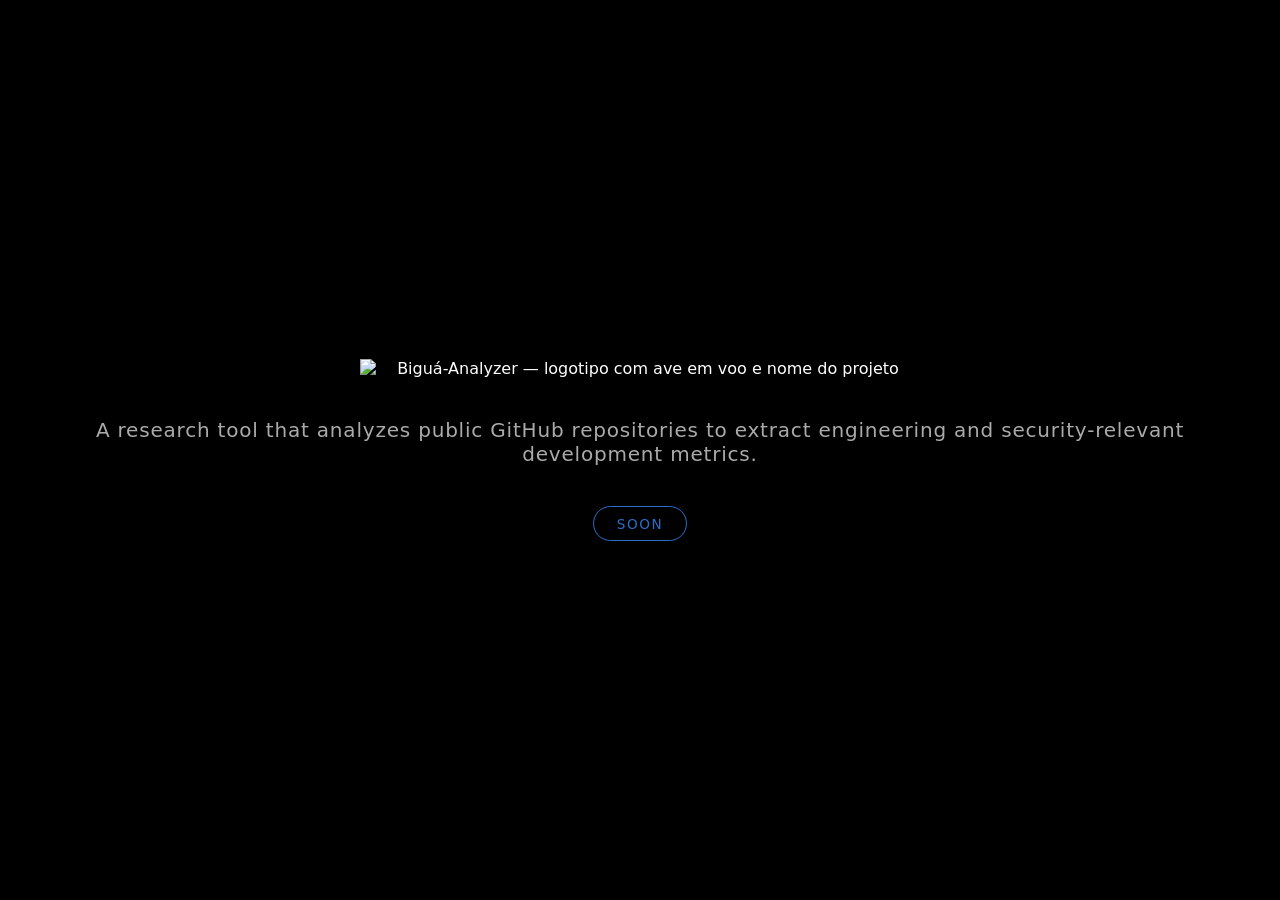
==== docs/index.html @ 74d86f9e "Update tagline and badge text in index.html Adjusting index text" ====
<!DOCTYPE html>
<html lang="pt-BR">
<head>
  <meta charset="UTF-8" />
  <meta name="viewport" content="width=device-width, initial-scale=1.0" />
  <meta http-equiv="X-UA-Compatible" content="IE=edge" />
  <meta http-equiv="Content-Security-Policy" content="default-src 'none'; style-src 'unsafe-inline'; img-src data: https://github.com https://github-production-user-asset-6210df.s3.amazonaws.com; base-uri 'self'; form-action 'none'; frame-ancestors 'none'" />
  <meta http-equiv="X-Content-Type-Options" content="nosniff" />
  <meta name="referrer" content="strict-origin-when-cross-origin" />
  <title>Biguá-Analyzer</title>
  <style>
    *, *::before, *::after {
      box-sizing: border-box;
      margin: 0;
      padding: 0;
    }

    html, body {
      height: 100%;
    }

    body {
      background-color: #000;
      color: #fff;
      font-family: 'Segoe UI', system-ui, -apple-system, sans-serif;
      display: flex;
      flex-direction: column;
      align-items: center;
      justify-content: center;
      min-height: 100vh;
      text-align: center;
      padding: 2rem;
    }

    .logo-img {
      max-width: min(560px, 85vw);
      width: 100%;
      height: auto;
      display: block;
      margin: 0 auto;
    }

    .tagline {
      margin-top: 2.5rem;
      font-size: clamp(1rem, 2.5vw, 1.25rem);
      color: #aaa;
      letter-spacing: 0.04em;
    }

    .badge {
      display: inline-block;
      margin-top: 2.5rem;
      padding: 0.55rem 1.4rem;
      border: 1px solid #2a6fc9;
      border-radius: 999px;
      color: #2a6fc9;
      font-size: 0.85rem;
      letter-spacing: 0.12em;
      text-transform: uppercase;
    }
  </style>
</head>
<body>
  <div class="logo-wrapper">
    <img
      class="logo-img"
      src="https://github.com/user-attachments/assets/81e676ff-7b8c-4c68-b47e-c4b7f60e75c6"
      alt="Biguá-Analyzer — logotipo com ave em voo e nome do projeto"
    />
    <p class="tagline">A research tool that analyzes public GitHub repositories to extract engineering and security-relevant development metrics.</p>
    <span class="badge">soon</span>
  </div>
</body>
</html>
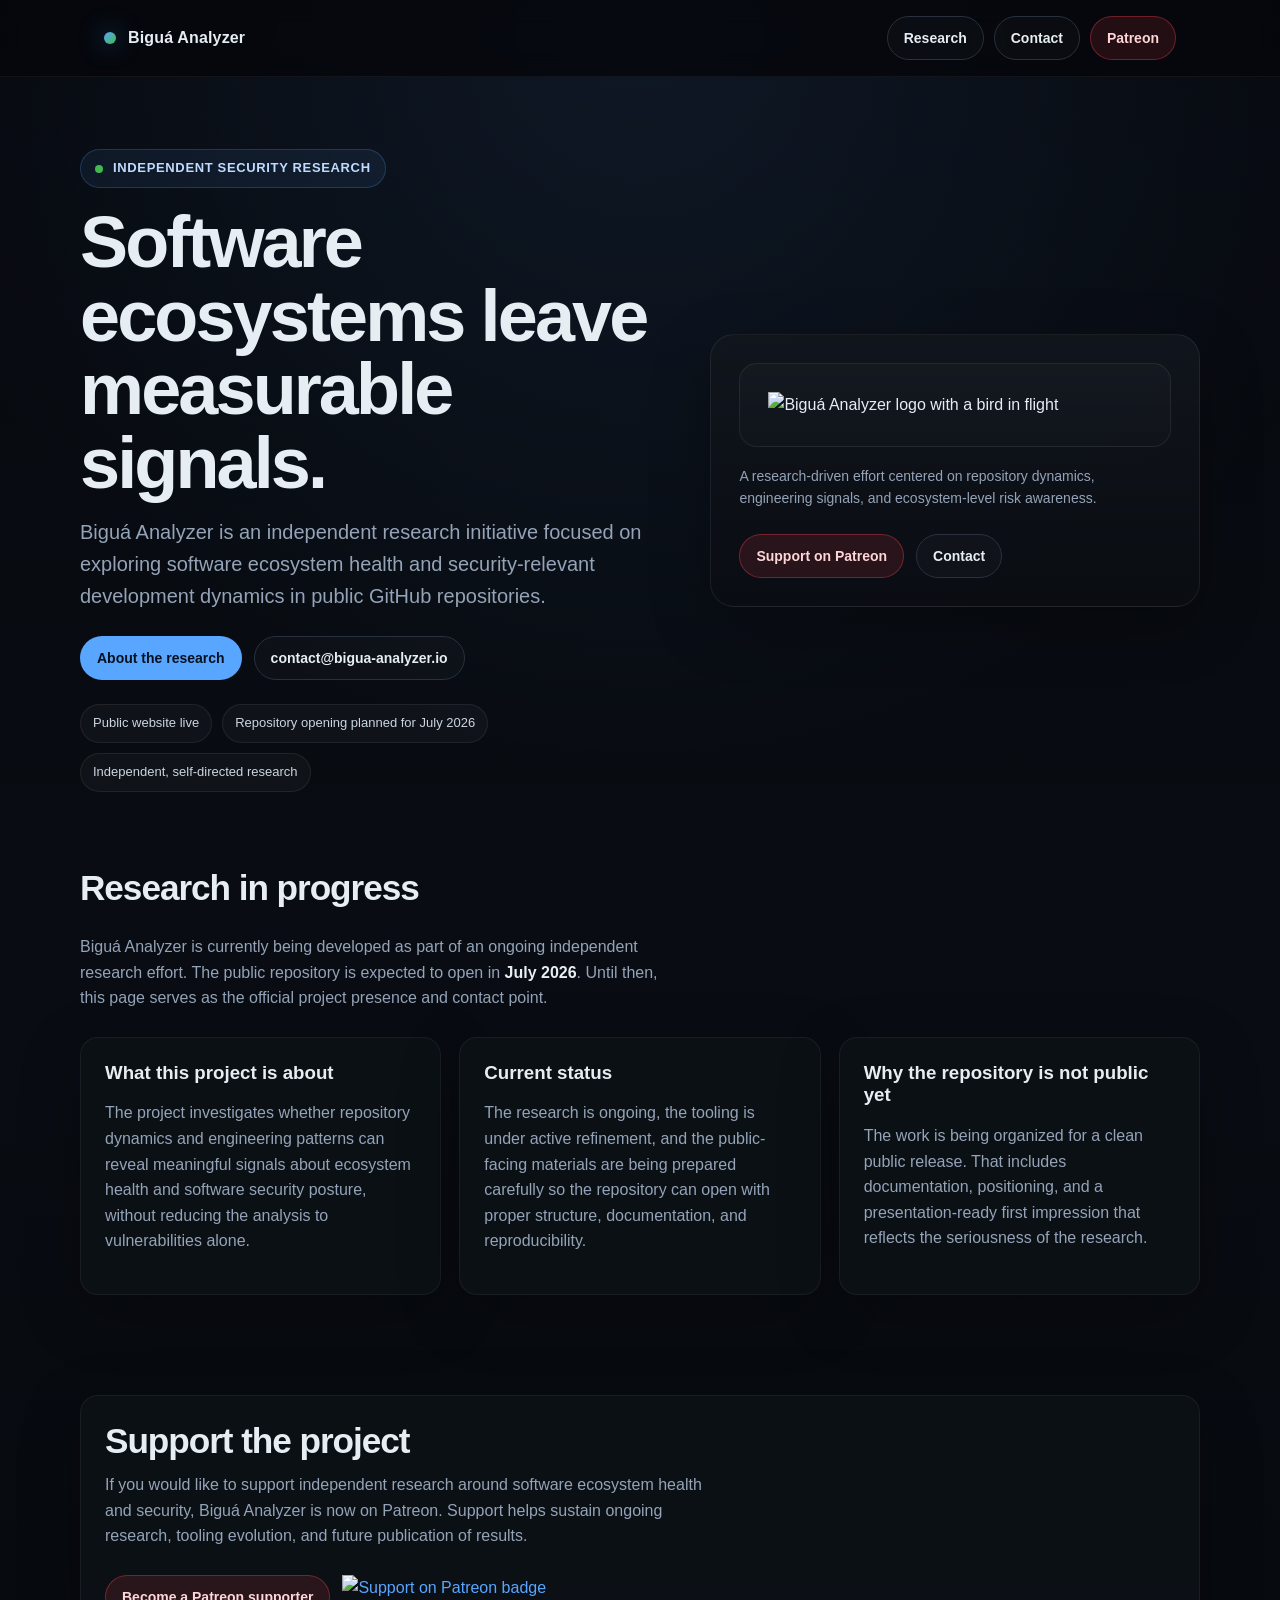
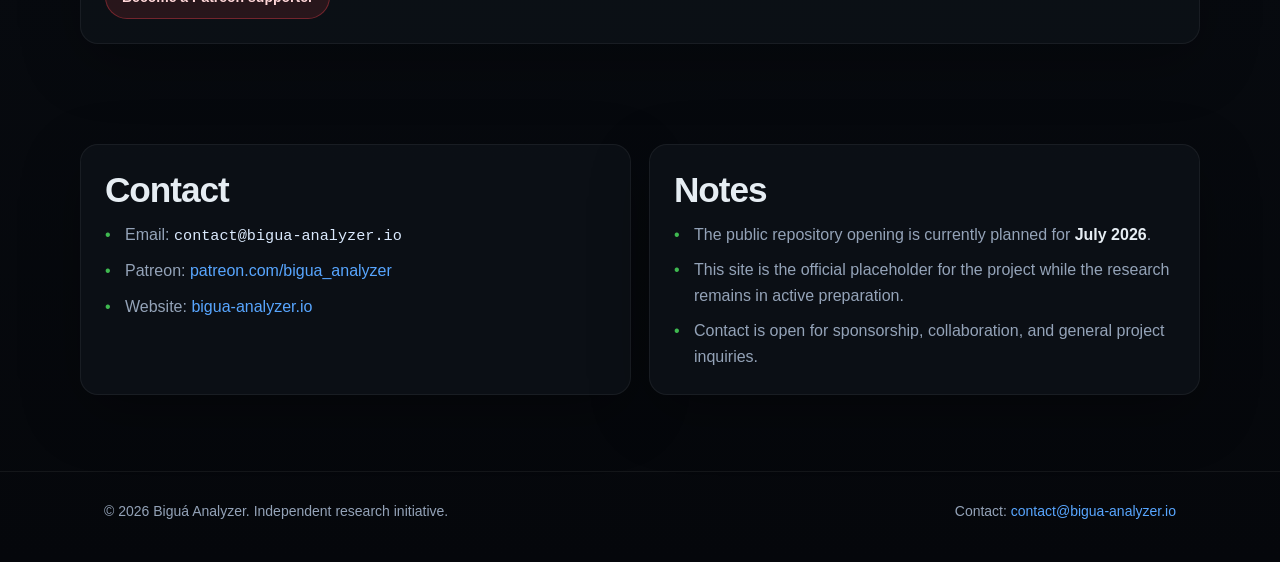
==== commit 57d98d81: "putting down more info" ====
--- a/docs/index.html
+++ b/docs/index.html
@@ -1,74 +1,162 @@
 <!DOCTYPE html>
-<html lang="pt-BR">
+<html lang="en">
 <head>
   <meta charset="UTF-8" />
   <meta name="viewport" content="width=device-width, initial-scale=1.0" />
   <meta http-equiv="X-UA-Compatible" content="IE=edge" />
-  <meta http-equiv="Content-Security-Policy" content="default-src 'none'; style-src 'unsafe-inline'; img-src data: https://github.com https://github-production-user-asset-6210df.s3.amazonaws.com; base-uri 'self'; form-action 'none'; frame-ancestors 'none'" />
-  <meta http-equiv="X-Content-Type-Options" content="nosniff" />
+  <meta name="description" content="Biguá Analyzer is an independent research initiative exploring software ecosystem health and security-relevant development signals in public GitHub repositories." />
   <meta name="referrer" content="strict-origin-when-cross-origin" />
-  <title>Biguá-Analyzer</title>
-  <style>
-    *, *::before, *::after {
-      box-sizing: border-box;
-      margin: 0;
-      padding: 0;
-    }
-
-    html, body {
-      height: 100%;
-    }
-
-    body {
-      background-color: #000;
-      color: #fff;
-      font-family: 'Segoe UI', system-ui, -apple-system, sans-serif;
-      display: flex;
-      flex-direction: column;
-      align-items: center;
-      justify-content: center;
-      min-height: 100vh;
-      text-align: center;
-      padding: 2rem;
-    }
-
-    .logo-img {
-      max-width: min(560px, 85vw);
-      width: 100%;
-      height: auto;
-      display: block;
-      margin: 0 auto;
-    }
-
-    .tagline {
-      margin-top: 2.5rem;
-      font-size: clamp(1rem, 2.5vw, 1.25rem);
-      color: #aaa;
-      letter-spacing: 0.04em;
-    }
-
-    .badge {
-      display: inline-block;
-      margin-top: 2.5rem;
-      padding: 0.55rem 1.4rem;
-      border: 1px solid #2a6fc9;
-      border-radius: 999px;
-      color: #2a6fc9;
-      font-size: 0.85rem;
-      letter-spacing: 0.12em;
-      text-transform: uppercase;
-    }
-  </style>
+  <title>Biguá Analyzer</title>
+  <link rel="stylesheet" href="style.css" />
 </head>
 <body>
-  <div class="logo-wrapper">
-    <img
-      class="logo-img"
-      src="https://github.com/user-attachments/assets/81e676ff-7b8c-4c68-b47e-c4b7f60e75c6"
-      alt="Biguá-Analyzer — logotipo com ave em voo e nome do projeto"
-    />
-    <p class="tagline">A research tool that analyzes public GitHub repositories to extract engineering and security-relevant development metrics.</p>
-    <span class="badge">soon</span>
-  </div>
+  <header>
+    <div class="header-inner">
+      <a class="brand" href="#top" aria-label="Biguá Analyzer home">
+        <span class="brand-mark" aria-hidden="true"></span>
+        <span>Biguá Analyzer</span>
+      </a>
+
+      <nav class="header-nav" aria-label="Primary navigation">
+        <a class="btn btn-outline" href="#research">Research</a>
+        <a class="btn btn-outline" href="#contact">Contact</a>
+        <a class="btn btn-patreon" href="https://patreon.com/bigua_analyzer" target="_blank" rel="noreferrer noopener">Patreon</a>
+      </nav>
+    </div>
+  </header>
+
+  <main id="top">
+    <section class="hero site-shell">
+      <div class="hero-grid">
+        <div class="hero-copy">
+          <div class="eyebrow">
+            <span class="eyebrow-dot" aria-hidden="true"></span>
+            Independent security research
+          </div>
+
+          <h1>Software ecosystems leave <span>measurable signals</span>.</h1>
+          <p class="lead">
+            Biguá Analyzer is an independent research initiative focused on exploring software ecosystem health and
+            security-relevant development dynamics in public GitHub repositories.
+          </p>
+
+          <div class="hero-actions">
+            <a class="btn btn-primary" href="#research">About the research</a>
+            <a class="btn btn-outline" href="mailto:contact@bigua-analyzer.io">contact@bigua-analyzer.io</a>
+          </div>
+
+          <div class="badge-row" aria-label="Project highlights">
+            <span class="badge-pill">Public website live</span>
+            <span class="badge-pill">Repository opening planned for July 2026</span>
+            <span class="badge-pill">Independent, self-directed research</span>
+          </div>
+        </div>
+
+        <aside class="hero-panel" aria-label="Project overview">
+          <div class="logo-frame">
+            <img
+              src="https://github.com/user-attachments/assets/81e676ff-7b8c-4c68-b47e-c4b7f60e75c6"
+              alt="Biguá Analyzer logo with a bird in flight"
+            />
+          </div>
+          <p class="logo-caption">
+            A research-driven effort centered on repository dynamics, engineering signals, and ecosystem-level risk awareness.
+          </p>
+          <div class="hero-links">
+            <a class="btn btn-patreon" href="https://patreon.com/bigua_analyzer" target="_blank" rel="noreferrer noopener">Support on Patreon</a>
+            <a class="btn btn-outline" href="#contact">Contact</a>
+          </div>
+        </aside>
+      </div>
+    </section>
+
+    <section class="section site-shell" id="research">
+      <h2 class="section-title">Research in progress</h2>
+      <p class="section-subtitle">
+        Biguá Analyzer is currently being developed as part of an ongoing independent research effort. The public
+        repository is expected to open in <span class="highlight">July 2026</span>. Until then, this page serves as the
+        official project presence and contact point.
+      </p>
+
+      <div class="grid-3">
+        <article class="card">
+          <h3>What this project is about</h3>
+          <p>
+            The project investigates whether repository dynamics and engineering patterns can reveal meaningful signals
+            about ecosystem health and software security posture, without reducing the analysis to vulnerabilities alone.
+          </p>
+        </article>
+
+        <article class="card">
+          <h3>Current status</h3>
+          <p>
+            The research is ongoing, the tooling is under active refinement, and the public-facing materials are being
+            prepared carefully so the repository can open with proper structure, documentation, and reproducibility.
+          </p>
+        </article>
+
+        <article class="card">
+          <h3>Why the repository is not public yet</h3>
+          <p>
+            The work is being organized for a clean public release. That includes documentation, positioning, and a
+            presentation-ready first impression that reflects the seriousness of the research.
+          </p>
+        </article>
+      </div>
+    </section>
+
+    <section class="section site-shell" id="support">
+      <div class="card">
+        <h2 class="section-title">Support the project</h2>
+        <p class="section-subtitle">
+          If you would like to support independent research around software ecosystem health and security, Biguá Analyzer
+          is now on Patreon. Support helps sustain ongoing research, tooling evolution, and future publication of results.
+        </p>
+        <div class="hero-actions">
+          <a class="btn btn-patreon" href="https://patreon.com/bigua_analyzer" target="_blank" rel="noreferrer noopener">Become a Patreon supporter</a>
+          <a href="https://img.shields.io/badge/Support-Patreon-ff424d?logo=patreon" target="_blank" rel="noreferrer noopener" aria-label="Patreon badge preview">
+            <img src="https://img.shields.io/badge/Support-Patreon-ff424d?logo=patreon" alt="Support on Patreon badge" />
+          </a>
+        </div>
+      </div>
+    </section>
+
+    <section class="section site-shell" id="contact">
+      <div class="contact-grid">
+        <div class="card">
+          <h2 class="section-title">Contact</h2>
+          <ul class="list-clean">
+            <li>
+              Email: <a class="contact-link" href="mailto:contact@bigua-analyzer.io"><span class="inline-code">contact@bigua-analyzer.io</span></a>
+            </li>
+            <li>
+              Patreon: <a class="contact-link" href="https://patreon.com/bigua_analyzer" target="_blank" rel="noreferrer noopener">patreon.com/bigua_analyzer</a>
+            </li>
+            <li>
+              Website: <a class="contact-link" href="https://bigua-analyzer.io" target="_blank" rel="noreferrer noopener">bigua-analyzer.io</a>
+            </li>
+          </ul>
+        </div>
+
+        <div class="card">
+          <h2 class="section-title">Notes</h2>
+          <ul class="list-clean">
+            <li>The public repository opening is currently planned for <span class="highlight">July 2026</span>.</li>
+            <li>This site is the official placeholder for the project while the research remains in active preparation.</li>
+            <li>Contact is open for sponsorship, collaboration, and general project inquiries.</li>
+          </ul>
+        </div>
+      </div>
+    </section>
+  </main>
+
+  <footer>
+    <div class="footer-inner">
+      <span>© 2026 Biguá Analyzer. Independent research initiative.</span>
+      <span>
+        Contact: <a href="mailto:contact@bigua-analyzer.io">contact@bigua-analyzer.io</a>
+      </span>
+    </div>
+  </footer>
 </body>
 </html>
--- a/docs/style.css
+++ b/docs/style.css
@@ -0,0 +1,389 @@
+:root {
+  --color-bg: #05070b;
+  --color-surface: #0d1117;
+  --color-surface-soft: #11161d;
+  --color-border: #28313d;
+  --color-text: #e6edf3;
+  --color-muted: #94a3b8;
+  --color-accent: #58a6ff;
+  --color-accent-2: #3fb950;
+  --color-patreon: #ff424d;
+  --shadow-soft: 0 18px 60px rgba(0, 0, 0, 0.28);
+  --radius-lg: 18px;
+  --radius-md: 12px;
+  --max-width: 1120px;
+  --font-sans: Inter, -apple-system, BlinkMacSystemFont, "Segoe UI", Helvetica, Arial, sans-serif;
+  --font-mono: "SFMono-Regular", Consolas, "Liberation Mono", Menlo, monospace;
+}
+
+*, *::before, *::after {
+  box-sizing: border-box;
+}
+
+html {
+  scroll-behavior: smooth;
+}
+
+body {
+  margin: 0;
+  min-height: 100vh;
+  background:
+    radial-gradient(circle at top, rgba(88, 166, 255, 0.10), transparent 34%),
+    linear-gradient(180deg, #06080d 0%, #090d13 45%, #05070b 100%);
+  color: var(--color-text);
+  font-family: var(--font-sans);
+  line-height: 1.6;
+}
+
+img {
+  max-width: 100%;
+  display: block;
+}
+
+a {
+  color: var(--color-accent);
+  text-decoration: none;
+}
+
+a:hover {
+  text-decoration: underline;
+}
+
+.site-shell {
+  width: min(100%, var(--max-width));
+  margin: 0 auto;
+  padding: 0 24px;
+}
+
+header {
+  position: sticky;
+  top: 0;
+  z-index: 10;
+  backdrop-filter: blur(12px);
+  background: rgba(5, 7, 11, 0.82);
+  border-bottom: 1px solid rgba(255, 255, 255, 0.05);
+}
+
+.header-inner {
+  width: min(100%, var(--max-width));
+  margin: 0 auto;
+  padding: 16px 24px;
+  display: flex;
+  align-items: center;
+  justify-content: space-between;
+  gap: 18px;
+}
+
+.brand {
+  display: inline-flex;
+  align-items: center;
+  gap: 12px;
+  color: var(--color-text);
+  font-weight: 700;
+  letter-spacing: 0.01em;
+}
+
+.brand-mark {
+  width: 12px;
+  height: 12px;
+  border-radius: 999px;
+  background: linear-gradient(135deg, var(--color-accent), var(--color-accent-2));
+  box-shadow: 0 0 24px rgba(88, 166, 255, 0.55);
+}
+
+.header-nav {
+  display: flex;
+  align-items: center;
+  gap: 10px;
+  flex-wrap: wrap;
+}
+
+.btn {
+  display: inline-flex;
+  align-items: center;
+  justify-content: center;
+  gap: 8px;
+  min-height: 42px;
+  padding: 10px 16px;
+  border-radius: 999px;
+  border: 1px solid transparent;
+  font-size: 14px;
+  font-weight: 600;
+  text-decoration: none;
+  transition: transform 0.15s ease, background-color 0.15s ease, border-color 0.15s ease, color 0.15s ease;
+}
+
+.btn:hover {
+  transform: translateY(-1px);
+  text-decoration: none;
+}
+
+.btn-outline {
+  border-color: var(--color-border);
+  color: var(--color-text);
+  background: rgba(255, 255, 255, 0.02);
+}
+
+.btn-outline:hover {
+  background: rgba(255, 255, 255, 0.05);
+}
+
+.btn-primary {
+  background: var(--color-accent);
+  color: #06111f;
+}
+
+.btn-primary:hover {
+  background: #7db7ff;
+}
+
+.btn-patreon {
+  background: rgba(255, 66, 77, 0.12);
+  color: #ffd6d8;
+  border-color: rgba(255, 66, 77, 0.35);
+}
+
+.btn-patreon:hover {
+  background: rgba(255, 66, 77, 0.18);
+}
+
+.hero {
+  padding: 72px 0 44px;
+}
+
+.hero-grid {
+  display: grid;
+  grid-template-columns: 1.1fr 0.9fr;
+  gap: 32px;
+  align-items: center;
+}
+
+.hero-copy {
+  max-width: 680px;
+}
+
+.eyebrow {
+  display: inline-flex;
+  align-items: center;
+  gap: 10px;
+  margin-bottom: 18px;
+  padding: 8px 14px;
+  border-radius: 999px;
+  border: 1px solid rgba(88, 166, 255, 0.22);
+  background: rgba(88, 166, 255, 0.08);
+  color: #bfdbfe;
+  font-size: 13px;
+  font-weight: 700;
+  letter-spacing: 0.05em;
+  text-transform: uppercase;
+}
+
+.eyebrow-dot {
+  width: 8px;
+  height: 8px;
+  border-radius: 999px;
+  background: var(--color-accent-2);
+}
+
+.hero h1 {
+  margin: 0 0 16px;
+  font-size: clamp(2.3rem, 6vw, 4.5rem);
+  line-height: 1.02;
+  letter-spacing: -0.04em;
+}
+
+.hero p.lead {
+  margin: 0;
+  font-size: clamp(1.05rem, 2.1vw, 1.25rem);
+  color: var(--color-muted);
+  max-width: 62ch;
+}
+
+.hero-actions,
+.hero-links {
+  display: flex;
+  gap: 12px;
+  flex-wrap: wrap;
+  margin-top: 24px;
+}
+
+.badge-row {
+  display: flex;
+  gap: 10px;
+  flex-wrap: wrap;
+  margin-top: 24px;
+}
+
+.badge-pill {
+  display: inline-flex;
+  align-items: center;
+  gap: 8px;
+  padding: 8px 12px;
+  border-radius: 999px;
+  border: 1px solid rgba(255,255,255,0.07);
+  background: rgba(255,255,255,0.03);
+  color: #cbd5e1;
+  font-size: 13px;
+}
+
+.hero-panel {
+  background: linear-gradient(180deg, rgba(17, 22, 29, 0.95), rgba(10, 13, 18, 0.95));
+  border: 1px solid rgba(255, 255, 255, 0.07);
+  border-radius: 24px;
+  padding: 28px;
+  box-shadow: var(--shadow-soft);
+}
+
+.logo-frame {
+  background: linear-gradient(180deg, rgba(255,255,255,0.025), rgba(255,255,255,0.01));
+  border: 1px solid rgba(255,255,255,0.07);
+  border-radius: 18px;
+  padding: 28px;
+}
+
+.logo-caption {
+  margin-top: 18px;
+  color: var(--color-muted);
+  font-size: 14px;
+}
+
+.section {
+  padding: 24px 0 76px;
+}
+
+.grid-3 {
+  display: grid;
+  grid-template-columns: repeat(3, minmax(0, 1fr));
+  gap: 18px;
+}
+
+.card {
+  background: rgba(13, 17, 23, 0.9);
+  border: 1px solid rgba(255,255,255,0.06);
+  border-radius: var(--radius-lg);
+  padding: 24px;
+  box-shadow: var(--shadow-soft);
+}
+
+.card h2,
+.card h3 {
+  margin: 0 0 10px;
+  line-height: 1.2;
+}
+
+.card p,
+.card li {
+  color: var(--color-muted);
+}
+
+.section-title {
+  margin: 0 0 18px;
+  font-size: clamp(1.5rem, 3vw, 2.2rem);
+  letter-spacing: -0.03em;
+}
+
+.section-subtitle {
+  margin: 0 0 26px;
+  max-width: 68ch;
+  color: var(--color-muted);
+}
+
+.list-clean {
+  list-style: none;
+  padding: 0;
+  margin: 0;
+  display: grid;
+  gap: 10px;
+}
+
+.list-clean li {
+  padding-left: 20px;
+  position: relative;
+}
+
+.list-clean li::before {
+  content: "•";
+  color: var(--color-accent-2);
+  position: absolute;
+  left: 0;
+}
+
+.highlight {
+  color: var(--color-text);
+  font-weight: 600;
+}
+
+.contact-grid {
+  display: grid;
+  grid-template-columns: 1fr 1fr;
+  gap: 18px;
+}
+
+.contact-link {
+  display: inline-flex;
+  align-items: center;
+  gap: 10px;
+  word-break: break-word;
+}
+
+.inline-code {
+  font-family: var(--font-mono);
+  font-size: 0.95em;
+  color: #dbeafe;
+}
+
+footer {
+  border-top: 1px solid rgba(255,255,255,0.06);
+  padding: 28px 0 40px;
+  color: var(--color-muted);
+  font-size: 14px;
+}
+
+.footer-inner {
+  width: min(100%, var(--max-width));
+  margin: 0 auto;
+  padding: 0 24px;
+  display: flex;
+  justify-content: space-between;
+  gap: 18px;
+  flex-wrap: wrap;
+}
+
+@media (max-width: 900px) {
+  .hero-grid,
+  .grid-3,
+  .contact-grid {
+    grid-template-columns: 1fr;
+  }
+
+  .hero {
+    padding-top: 48px;
+  }
+}
+
+@media (max-width: 620px) {
+  .site-shell,
+  .header-inner,
+  .footer-inner {
+    padding-left: 18px;
+    padding-right: 18px;
+  }
+
+  .header-inner {
+    align-items: flex-start;
+  }
+
+  .hero-panel,
+  .card,
+  .logo-frame {
+    padding: 20px;
+  }
+
+  .btn {
+    width: 100%;
+  }
+
+  .header-nav {
+    width: 100%;
+  }
+}
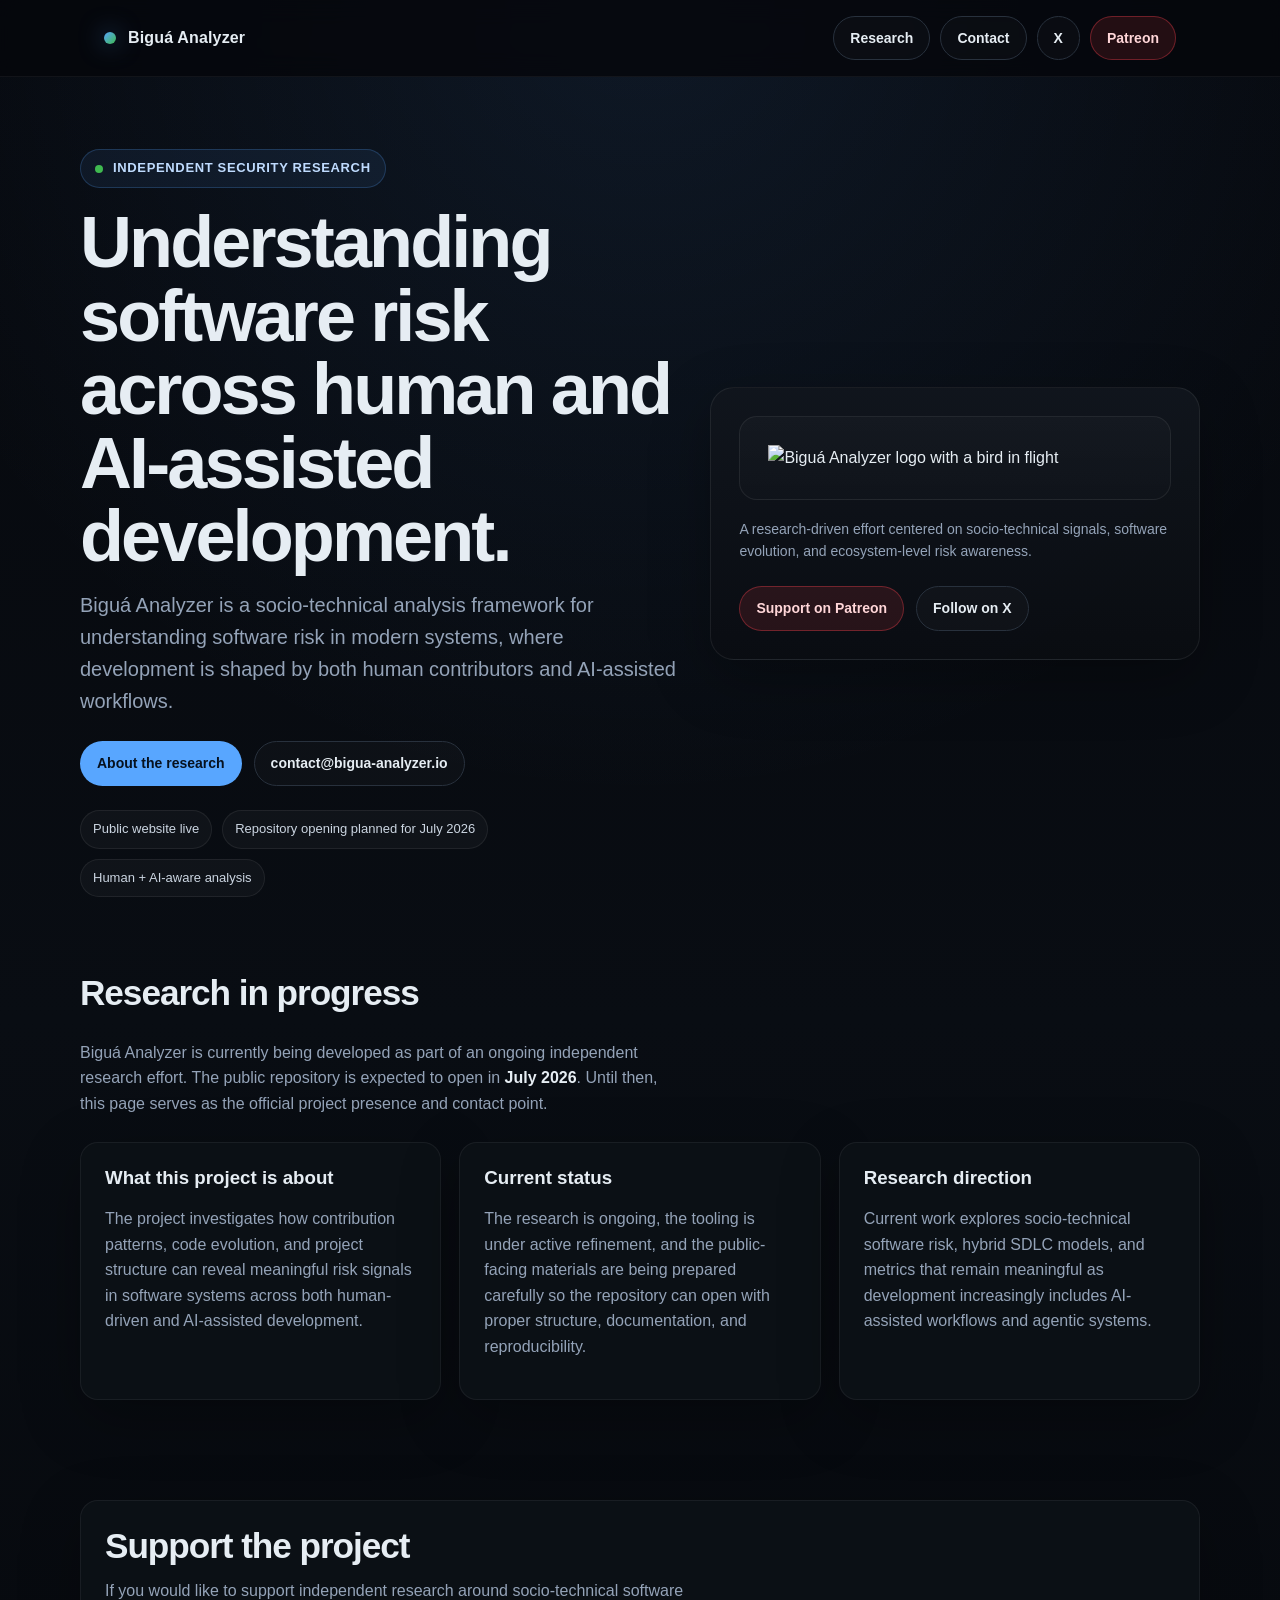
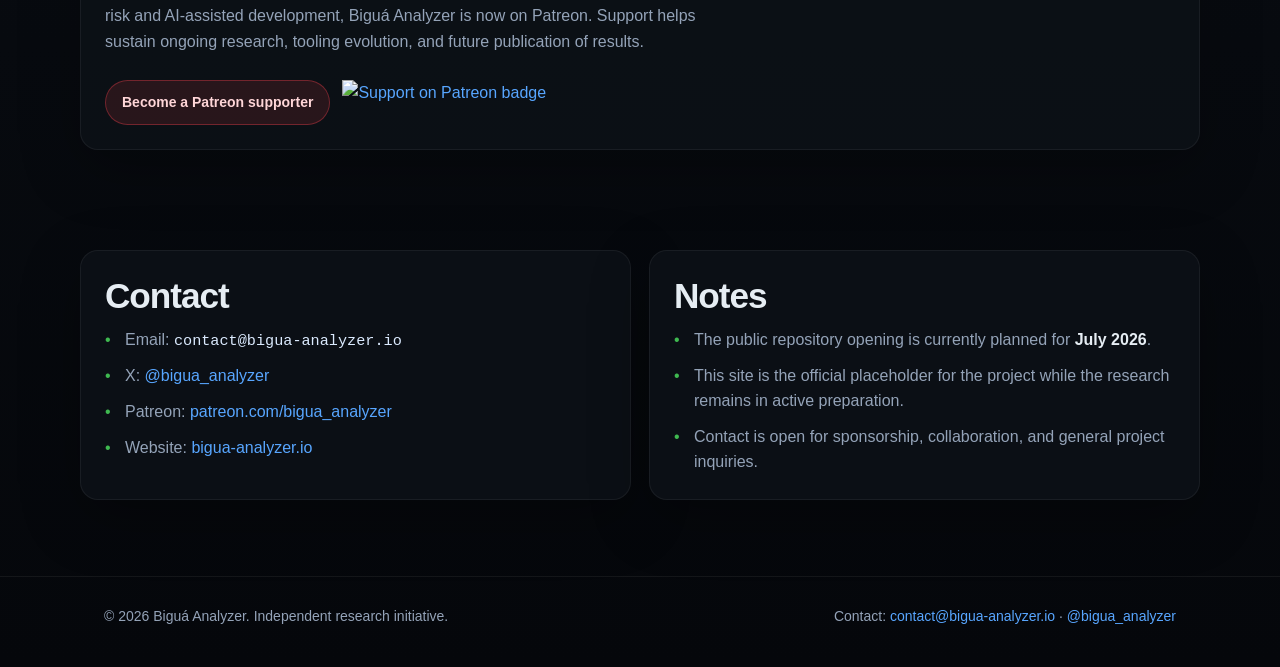
==== commit 37ea33d9: "Revise project description and related text Updated the project description and adjusted various tex" ====
--- a/docs/index.html
+++ b/docs/index.html
@@ -4,7 +4,7 @@
   <meta charset="UTF-8" />
   <meta name="viewport" content="width=device-width, initial-scale=1.0" />
   <meta http-equiv="X-UA-Compatible" content="IE=edge" />
-  <meta name="description" content="Biguá Analyzer is an independent research initiative exploring software ecosystem health and security-relevant development signals in public GitHub repositories." />
+  <meta name="description" content="Biguá Analyzer is a socio-technical analysis framework for understanding software risk in modern systems, where development is shaped by both human contributors and AI-assisted workflows." />
   <meta name="referrer" content="strict-origin-when-cross-origin" />
   <title>Biguá Analyzer</title>
   <link rel="stylesheet" href="style.css" />
@@ -20,6 +20,7 @@
       <nav class="header-nav" aria-label="Primary navigation">
         <a class="btn btn-outline" href="#research">Research</a>
         <a class="btn btn-outline" href="#contact">Contact</a>
+        <a class="btn btn-outline" href="https://x.com/bigua_analyzer" target="_blank" rel="noreferrer noopener">X</a>
         <a class="btn btn-patreon" href="https://patreon.com/bigua_analyzer" target="_blank" rel="noreferrer noopener">Patreon</a>
       </nav>
     </div>
@@ -34,10 +35,10 @@
             Independent security research
           </div>
 
-          <h1>Software ecosystems leave <span>measurable signals</span>.</h1>
+          <h1>Understanding software risk across <span>human and AI-assisted development</span>.</h1>
           <p class="lead">
-            Biguá Analyzer is an independent research initiative focused on exploring software ecosystem health and
-            security-relevant development dynamics in public GitHub repositories.
+            Biguá Analyzer is a socio-technical analysis framework for understanding software risk in modern systems,
+            where development is shaped by both human contributors and AI-assisted workflows.
           </p>
 
           <div class="hero-actions">
@@ -48,7 +49,7 @@
           <div class="badge-row" aria-label="Project highlights">
             <span class="badge-pill">Public website live</span>
             <span class="badge-pill">Repository opening planned for July 2026</span>
-            <span class="badge-pill">Independent, self-directed research</span>
+            <span class="badge-pill">Human + AI-aware analysis</span>
           </div>
         </div>
 
@@ -60,11 +61,11 @@
             />
           </div>
           <p class="logo-caption">
-            A research-driven effort centered on repository dynamics, engineering signals, and ecosystem-level risk awareness.
+            A research-driven effort centered on socio-technical signals, software evolution, and ecosystem-level risk awareness.
           </p>
           <div class="hero-links">
             <a class="btn btn-patreon" href="https://patreon.com/bigua_analyzer" target="_blank" rel="noreferrer noopener">Support on Patreon</a>
-            <a class="btn btn-outline" href="#contact">Contact</a>
+            <a class="btn btn-outline" href="https://x.com/bigua_analyzer" target="_blank" rel="noreferrer noopener">Follow on X</a>
           </div>
         </aside>
       </div>
@@ -82,8 +83,8 @@
         <article class="card">
           <h3>What this project is about</h3>
           <p>
-            The project investigates whether repository dynamics and engineering patterns can reveal meaningful signals
-            about ecosystem health and software security posture, without reducing the analysis to vulnerabilities alone.
+            The project investigates how contribution patterns, code evolution, and project structure can reveal
+            meaningful risk signals in software systems across both human-driven and AI-assisted development.
           </p>
         </article>
 
@@ -96,10 +97,10 @@
         </article>
 
         <article class="card">
-          <h3>Why the repository is not public yet</h3>
+          <h3>Research direction</h3>
           <p>
-            The work is being organized for a clean public release. That includes documentation, positioning, and a
-            presentation-ready first impression that reflects the seriousness of the research.
+            Current work explores socio-technical software risk, hybrid SDLC models, and metrics that remain meaningful
+            as development increasingly includes AI-assisted workflows and agentic systems.
           </p>
         </article>
       </div>
@@ -109,8 +110,9 @@
       <div class="card">
         <h2 class="section-title">Support the project</h2>
         <p class="section-subtitle">
-          If you would like to support independent research around software ecosystem health and security, Biguá Analyzer
-          is now on Patreon. Support helps sustain ongoing research, tooling evolution, and future publication of results.
+          If you would like to support independent research around socio-technical software risk and AI-assisted
+          development, Biguá Analyzer is now on Patreon. Support helps sustain ongoing research, tooling evolution, and
+          future publication of results.
         </p>
         <div class="hero-actions">
           <a class="btn btn-patreon" href="https://patreon.com/bigua_analyzer" target="_blank" rel="noreferrer noopener">Become a Patreon supporter</a>
@@ -128,6 +130,9 @@
           <ul class="list-clean">
             <li>
               Email: <a class="contact-link" href="mailto:contact@bigua-analyzer.io"><span class="inline-code">contact@bigua-analyzer.io</span></a>
+            </li>
+            <li>
+              X: <a class="contact-link" href="https://x.com/bigua_analyzer" target="_blank" rel="noreferrer noopener">@bigua_analyzer</a>
             </li>
             <li>
               Patreon: <a class="contact-link" href="https://patreon.com/bigua_analyzer" target="_blank" rel="noreferrer noopener">patreon.com/bigua_analyzer</a>
@@ -154,7 +159,7 @@
     <div class="footer-inner">
       <span>© 2026 Biguá Analyzer. Independent research initiative.</span>
       <span>
-        Contact: <a href="mailto:contact@bigua-analyzer.io">contact@bigua-analyzer.io</a>
+        Contact: <a href="mailto:contact@bigua-analyzer.io">contact@bigua-analyzer.io</a> · <a href="https://x.com/bigua_analyzer" target="_blank" rel="noreferrer noopener">@bigua_analyzer</a>
       </span>
     </div>
   </footer>
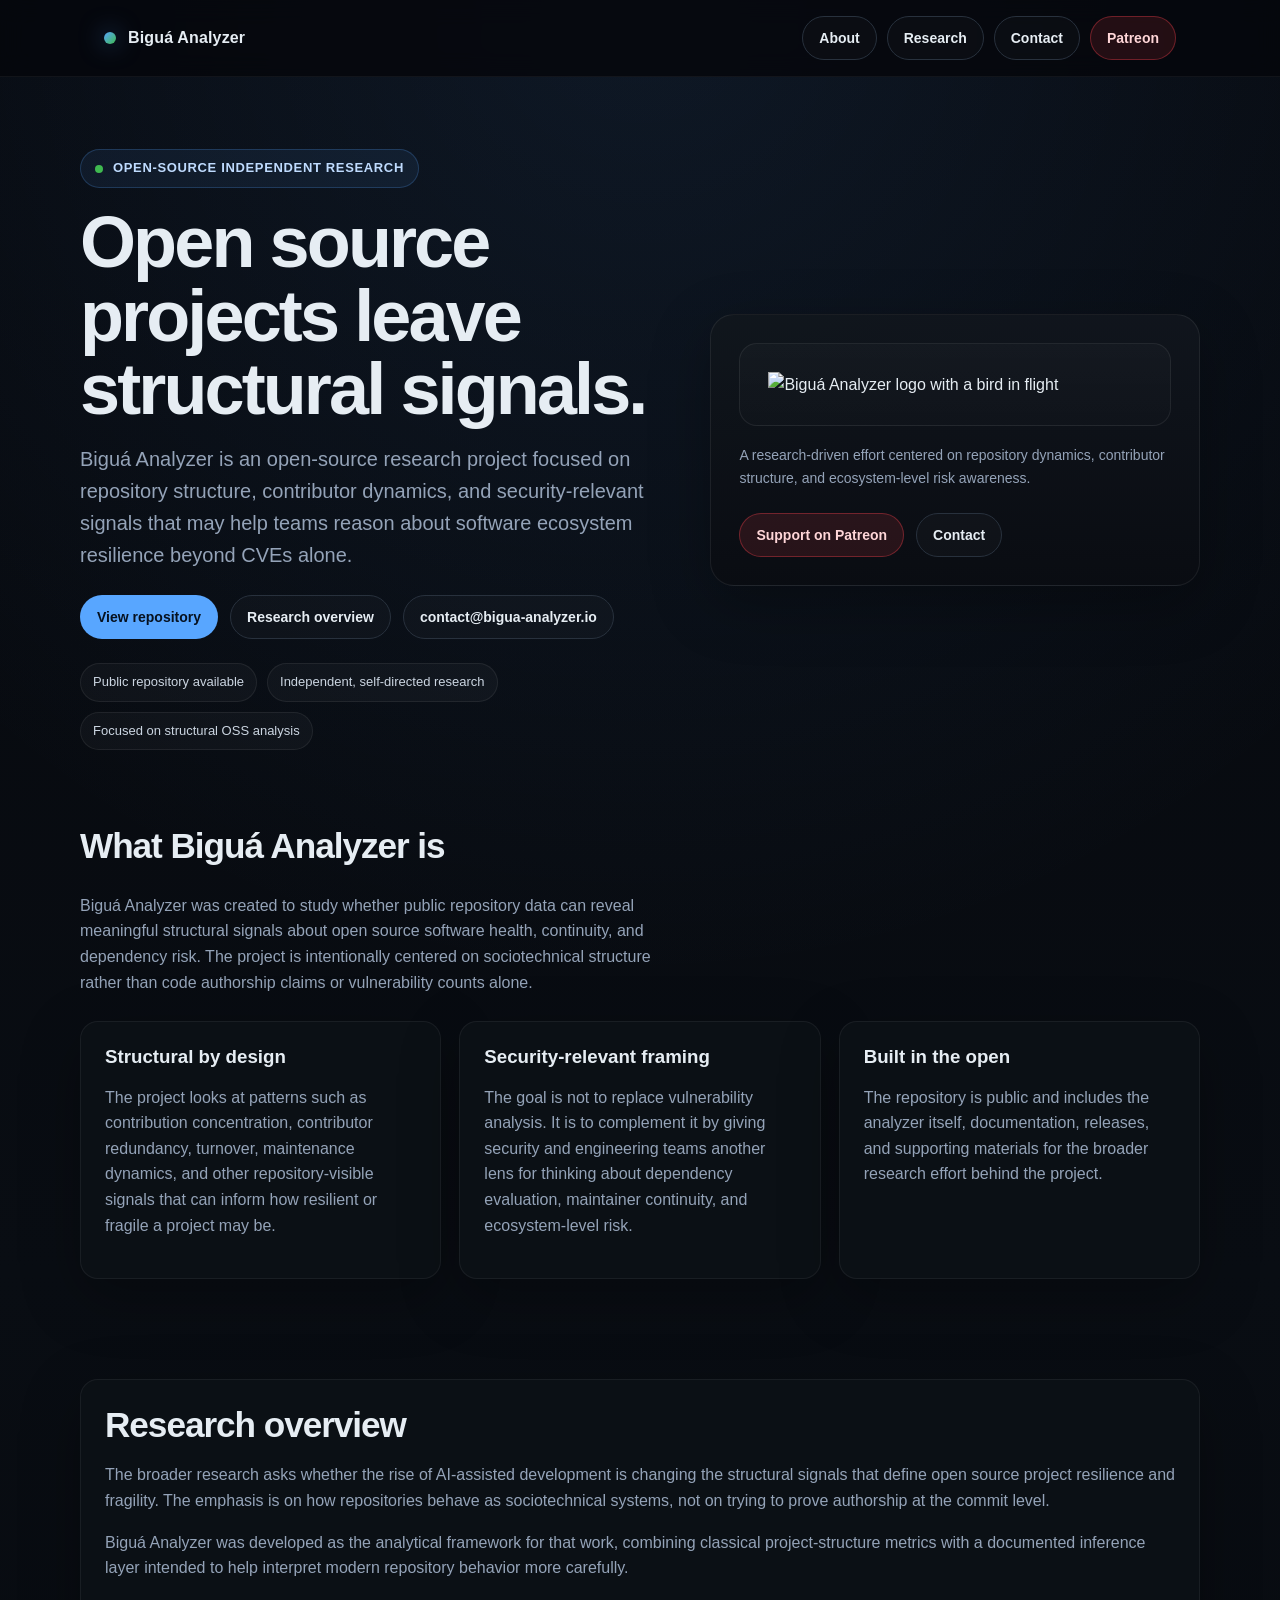
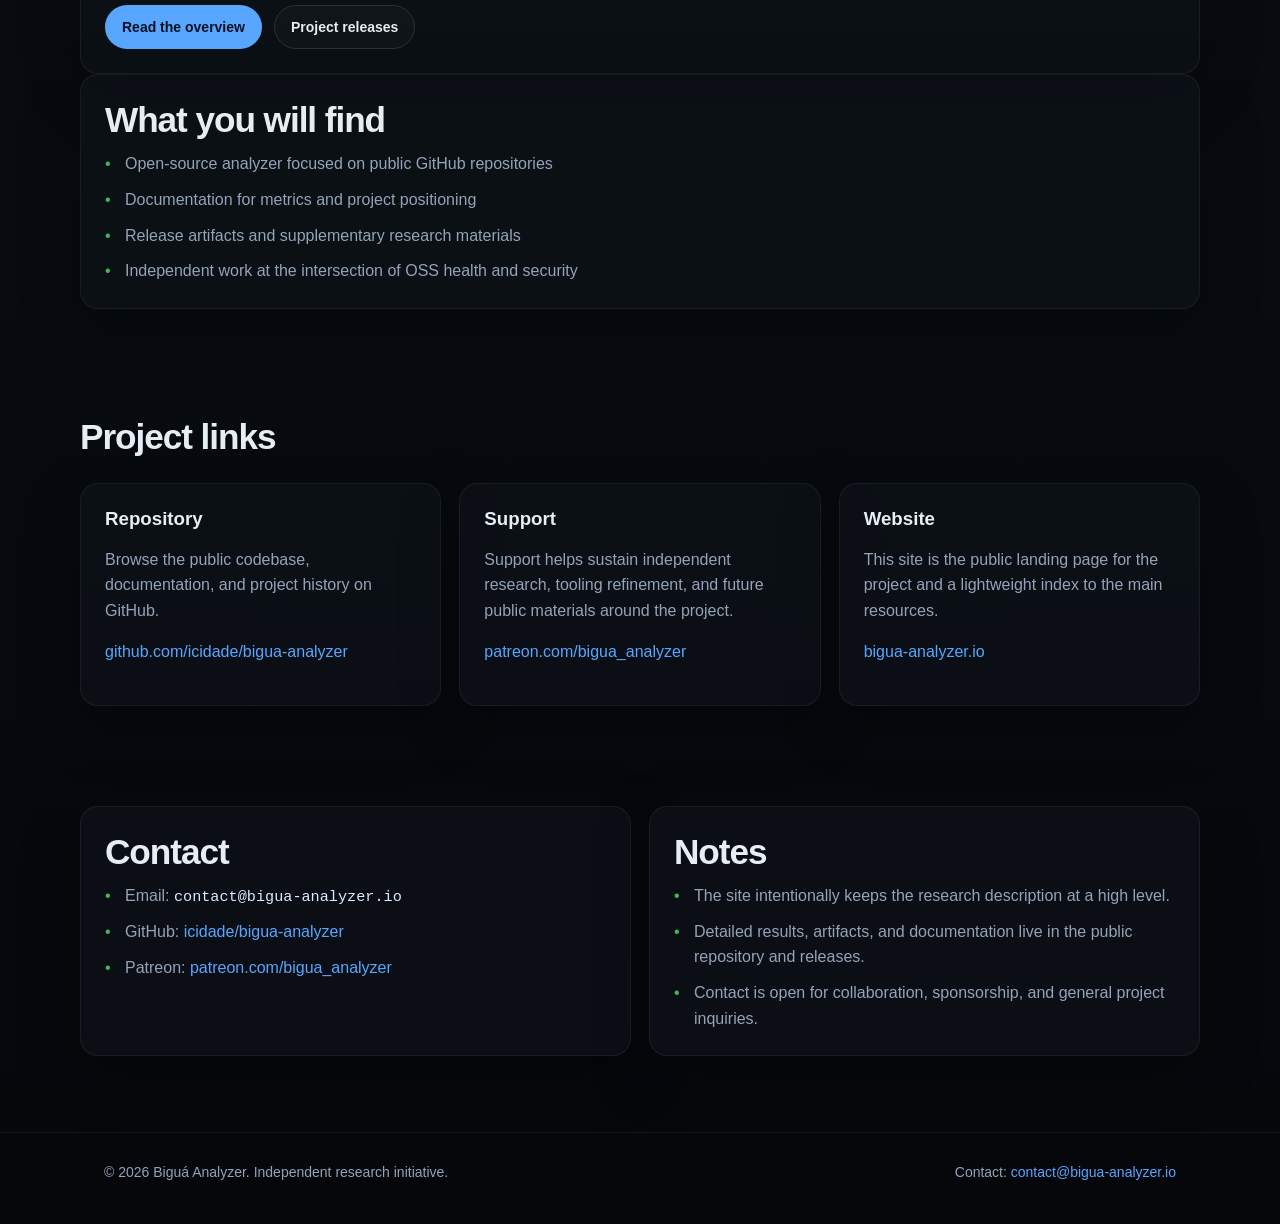
==== commit 188cabb3: "Revise project description and navigation links Updated project description and navigation links in " ====
--- a/docs/index.html
+++ b/docs/index.html
@@ -4,7 +4,7 @@
   <meta charset="UTF-8" />
   <meta name="viewport" content="width=device-width, initial-scale=1.0" />
   <meta http-equiv="X-UA-Compatible" content="IE=edge" />
-  <meta name="description" content="Biguá Analyzer is a socio-technical analysis framework for understanding software risk in modern systems, where development is shaped by both human contributors and AI-assisted workflows." />
+  <meta name="description" content="Biguá Analyzer is an open-source research project exploring structural signals of open source software health, resilience, and security-relevant repository dynamics." />
   <meta name="referrer" content="strict-origin-when-cross-origin" />
   <title>Biguá Analyzer</title>
   <link rel="stylesheet" href="style.css" />
@@ -18,9 +18,9 @@
       </a>
 
       <nav class="header-nav" aria-label="Primary navigation">
-        <a class="btn btn-outline" href="#research">Research</a>
+        <a class="btn btn-outline" href="#about">About</a>
+        <a class="btn btn-outline" href="research.html">Research</a>
         <a class="btn btn-outline" href="#contact">Contact</a>
-        <a class="btn btn-outline" href="https://x.com/bigua_analyzer" target="_blank" rel="noreferrer noopener">X</a>
         <a class="btn btn-patreon" href="https://patreon.com/bigua_analyzer" target="_blank" rel="noreferrer noopener">Patreon</a>
       </nav>
     </div>
@@ -32,24 +32,25 @@
         <div class="hero-copy">
           <div class="eyebrow">
             <span class="eyebrow-dot" aria-hidden="true"></span>
-            Independent security research
-          </div>
-
-          <h1>Understanding software risk across <span>human and AI-assisted development</span>.</h1>
+            Open-source independent research
+          </div>
+
+          <h1>Open source projects leave <span>structural signals</span>.</h1>
           <p class="lead">
-            Biguá Analyzer is a socio-technical analysis framework for understanding software risk in modern systems,
-            where development is shaped by both human contributors and AI-assisted workflows.
+            Biguá Analyzer is an open-source research project focused on repository structure, contributor dynamics,
+            and security-relevant signals that may help teams reason about software ecosystem resilience beyond CVEs alone.
           </p>
 
           <div class="hero-actions">
-            <a class="btn btn-primary" href="#research">About the research</a>
+            <a class="btn btn-primary" href="https://github.com/icidade/bigua-analyzer" target="_blank" rel="noreferrer noopener">View repository</a>
+            <a class="btn btn-outline" href="research.html">Research overview</a>
             <a class="btn btn-outline" href="mailto:contact@bigua-analyzer.io">contact@bigua-analyzer.io</a>
           </div>
 
           <div class="badge-row" aria-label="Project highlights">
-            <span class="badge-pill">Public website live</span>
-            <span class="badge-pill">Repository opening planned for July 2026</span>
-            <span class="badge-pill">Human + AI-aware analysis</span>
+            <span class="badge-pill">Public repository available</span>
+            <span class="badge-pill">Independent, self-directed research</span>
+            <span class="badge-pill">Focused on structural OSS analysis</span>
           </div>
         </div>
 
@@ -61,65 +62,108 @@
             />
           </div>
           <p class="logo-caption">
-            A research-driven effort centered on socio-technical signals, software evolution, and ecosystem-level risk awareness.
+            A research-driven effort centered on repository dynamics, contributor structure, and ecosystem-level risk awareness.
           </p>
           <div class="hero-links">
             <a class="btn btn-patreon" href="https://patreon.com/bigua_analyzer" target="_blank" rel="noreferrer noopener">Support on Patreon</a>
-            <a class="btn btn-outline" href="https://x.com/bigua_analyzer" target="_blank" rel="noreferrer noopener">Follow on X</a>
+            <a class="btn btn-outline" href="#contact">Contact</a>
           </div>
         </aside>
       </div>
     </section>
 
-    <section class="section site-shell" id="research">
-      <h2 class="section-title">Research in progress</h2>
+    <section class="section site-shell" id="about">
+      <h2 class="section-title">What Biguá Analyzer is</h2>
       <p class="section-subtitle">
-        Biguá Analyzer is currently being developed as part of an ongoing independent research effort. The public
-        repository is expected to open in <span class="highlight">July 2026</span>. Until then, this page serves as the
-        official project presence and contact point.
+        Biguá Analyzer was created to study whether public repository data can reveal meaningful structural signals about
+        open source software health, continuity, and dependency risk. The project is intentionally centered on sociotechnical
+        structure rather than code authorship claims or vulnerability counts alone.
       </p>
 
       <div class="grid-3">
         <article class="card">
-          <h3>What this project is about</h3>
-          <p>
-            The project investigates how contribution patterns, code evolution, and project structure can reveal
-            meaningful risk signals in software systems across both human-driven and AI-assisted development.
-          </p>
-        </article>
-
-        <article class="card">
-          <h3>Current status</h3>
-          <p>
-            The research is ongoing, the tooling is under active refinement, and the public-facing materials are being
-            prepared carefully so the repository can open with proper structure, documentation, and reproducibility.
-          </p>
-        </article>
-
-        <article class="card">
-          <h3>Research direction</h3>
-          <p>
-            Current work explores socio-technical software risk, hybrid SDLC models, and metrics that remain meaningful
-            as development increasingly includes AI-assisted workflows and agentic systems.
-          </p>
-        </article>
-      </div>
-    </section>
-
-    <section class="section site-shell" id="support">
-      <div class="card">
-        <h2 class="section-title">Support the project</h2>
-        <p class="section-subtitle">
-          If you would like to support independent research around socio-technical software risk and AI-assisted
-          development, Biguá Analyzer is now on Patreon. Support helps sustain ongoing research, tooling evolution, and
-          future publication of results.
-        </p>
-        <div class="hero-actions">
-          <a class="btn btn-patreon" href="https://patreon.com/bigua_analyzer" target="_blank" rel="noreferrer noopener">Become a Patreon supporter</a>
-          <a href="https://img.shields.io/badge/Support-Patreon-ff424d?logo=patreon" target="_blank" rel="noreferrer noopener" aria-label="Patreon badge preview">
-            <img src="https://img.shields.io/badge/Support-Patreon-ff424d?logo=patreon" alt="Support on Patreon badge" />
-          </a>
-        </div>
+          <h3>Structural by design</h3>
+          <p>
+            The project looks at patterns such as contribution concentration, contributor redundancy, turnover, maintenance
+            dynamics, and other repository-visible signals that can inform how resilient or fragile a project may be.
+          </p>
+        </article>
+
+        <article class="card">
+          <h3>Security-relevant framing</h3>
+          <p>
+            The goal is not to replace vulnerability analysis. It is to complement it by giving security and engineering teams
+            another lens for thinking about dependency evaluation, maintainer continuity, and ecosystem-level risk.
+          </p>
+        </article>
+
+        <article class="card">
+          <h3>Built in the open</h3>
+          <p>
+            The repository is public and includes the analyzer itself, documentation, releases, and supporting materials for
+            the broader research effort behind the project.
+          </p>
+        </article>
+      </div>
+    </section>
+
+    <section class="section site-shell" id="research-summary">
+      <div class="feature-grid">
+        <div class="card feature-card">
+          <h2 class="section-title">Research overview</h2>
+          <p>
+            The broader research asks whether the rise of AI-assisted development is changing the structural signals that define
+            open source project resilience and fragility. The emphasis is on how repositories behave as sociotechnical systems,
+            not on trying to prove authorship at the commit level.
+          </p>
+          <p>
+            Biguá Analyzer was developed as the analytical framework for that work, combining classical project-structure metrics
+            with a documented inference layer intended to help interpret modern repository behavior more carefully.
+          </p>
+          <div class="hero-actions compact-actions">
+            <a class="btn btn-primary" href="research.html">Read the overview</a>
+            <a class="btn btn-outline" href="https://github.com/icidade/bigua-analyzer/releases" target="_blank" rel="noreferrer noopener">Project releases</a>
+          </div>
+        </div>
+
+        <div class="card feature-card">
+          <h2 class="section-title">What you will find</h2>
+          <ul class="list-clean">
+            <li>Open-source analyzer focused on public GitHub repositories</li>
+            <li>Documentation for metrics and project positioning</li>
+            <li>Release artifacts and supplementary research materials</li>
+            <li>Independent work at the intersection of OSS health and security</li>
+          </ul>
+        </div>
+      </div>
+    </section>
+
+    <section class="section site-shell" id="links">
+      <h2 class="section-title">Project links</h2>
+      <div class="grid-3">
+        <article class="card">
+          <h3>Repository</h3>
+          <p>
+            Browse the public codebase, documentation, and project history on GitHub.
+          </p>
+          <p><a href="https://github.com/icidade/bigua-analyzer" target="_blank" rel="noreferrer noopener">github.com/icidade/bigua-analyzer</a></p>
+        </article>
+
+        <article class="card">
+          <h3>Support</h3>
+          <p>
+            Support helps sustain independent research, tooling refinement, and future public materials around the project.
+          </p>
+          <p><a href="https://patreon.com/bigua_analyzer" target="_blank" rel="noreferrer noopener">patreon.com/bigua_analyzer</a></p>
+        </article>
+
+        <article class="card">
+          <h3>Website</h3>
+          <p>
+            This site is the public landing page for the project and a lightweight index to the main resources.
+          </p>
+          <p><a href="https://bigua-analyzer.io" target="_blank" rel="noreferrer noopener">bigua-analyzer.io</a></p>
+        </article>
       </div>
     </section>
 
@@ -128,27 +172,18 @@
         <div class="card">
           <h2 class="section-title">Contact</h2>
           <ul class="list-clean">
-            <li>
-              Email: <a class="contact-link" href="mailto:contact@bigua-analyzer.io"><span class="inline-code">contact@bigua-analyzer.io</span></a>
-            </li>
-            <li>
-              X: <a class="contact-link" href="https://x.com/bigua_analyzer" target="_blank" rel="noreferrer noopener">@bigua_analyzer</a>
-            </li>
-            <li>
-              Patreon: <a class="contact-link" href="https://patreon.com/bigua_analyzer" target="_blank" rel="noreferrer noopener">patreon.com/bigua_analyzer</a>
-            </li>
-            <li>
-              Website: <a class="contact-link" href="https://bigua-analyzer.io" target="_blank" rel="noreferrer noopener">bigua-analyzer.io</a>
-            </li>
+            <li>Email: <a class="contact-link" href="mailto:contact@bigua-analyzer.io"><span class="inline-code">contact@bigua-analyzer.io</span></a></li>
+            <li>GitHub: <a class="contact-link" href="https://github.com/icidade/bigua-analyzer" target="_blank" rel="noreferrer noopener">icidade/bigua-analyzer</a></li>
+            <li>Patreon: <a class="contact-link" href="https://patreon.com/bigua_analyzer" target="_blank" rel="noreferrer noopener">patreon.com/bigua_analyzer</a></li>
           </ul>
         </div>
 
         <div class="card">
           <h2 class="section-title">Notes</h2>
           <ul class="list-clean">
-            <li>The public repository opening is currently planned for <span class="highlight">July 2026</span>.</li>
-            <li>This site is the official placeholder for the project while the research remains in active preparation.</li>
-            <li>Contact is open for sponsorship, collaboration, and general project inquiries.</li>
+            <li>The site intentionally keeps the research description at a high level.</li>
+            <li>Detailed results, artifacts, and documentation live in the public repository and releases.</li>
+            <li>Contact is open for collaboration, sponsorship, and general project inquiries.</li>
           </ul>
         </div>
       </div>
@@ -158,9 +193,7 @@
   <footer>
     <div class="footer-inner">
       <span>© 2026 Biguá Analyzer. Independent research initiative.</span>
-      <span>
-        Contact: <a href="mailto:contact@bigua-analyzer.io">contact@bigua-analyzer.io</a> · <a href="https://x.com/bigua_analyzer" target="_blank" rel="noreferrer noopener">@bigua_analyzer</a>
-      </span>
+      <span>Contact: <a href="mailto:contact@bigua-analyzer.io">contact@bigua-analyzer.io</a></span>
     </div>
   </footer>
 </body>
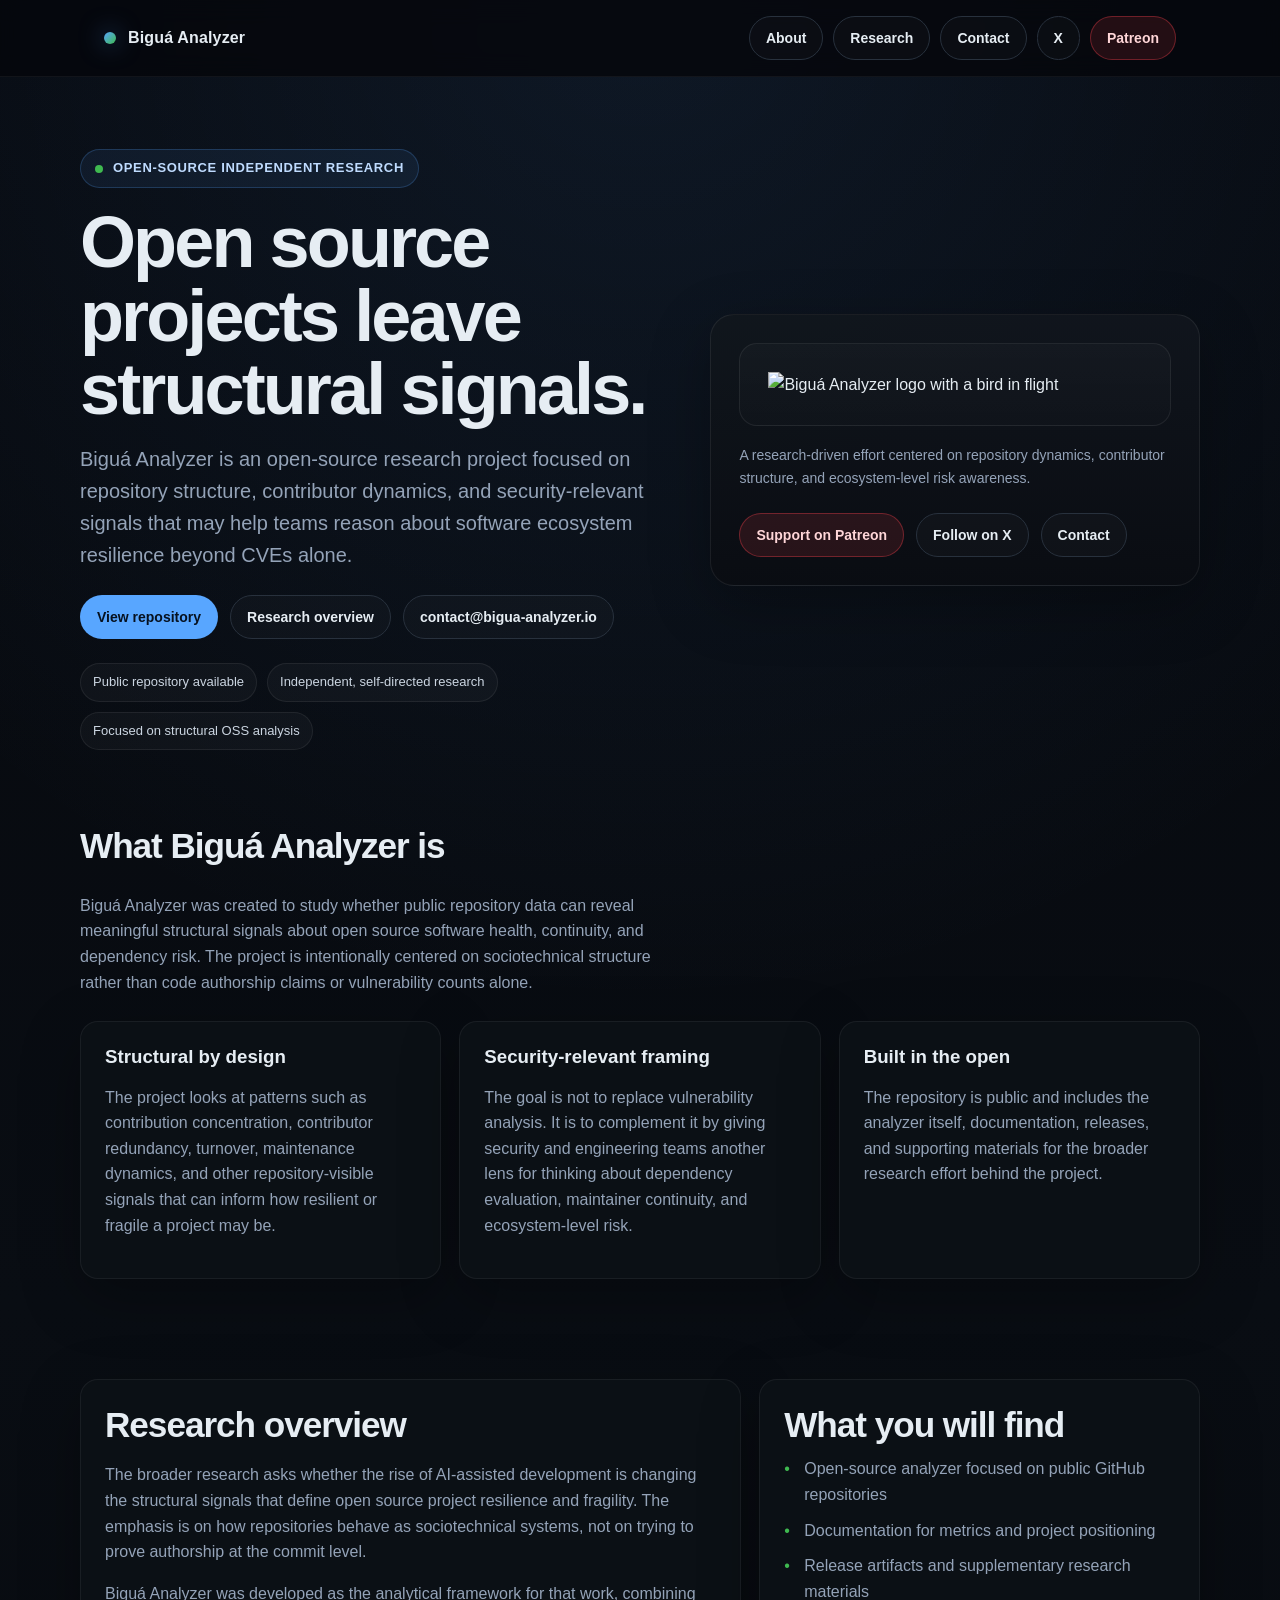
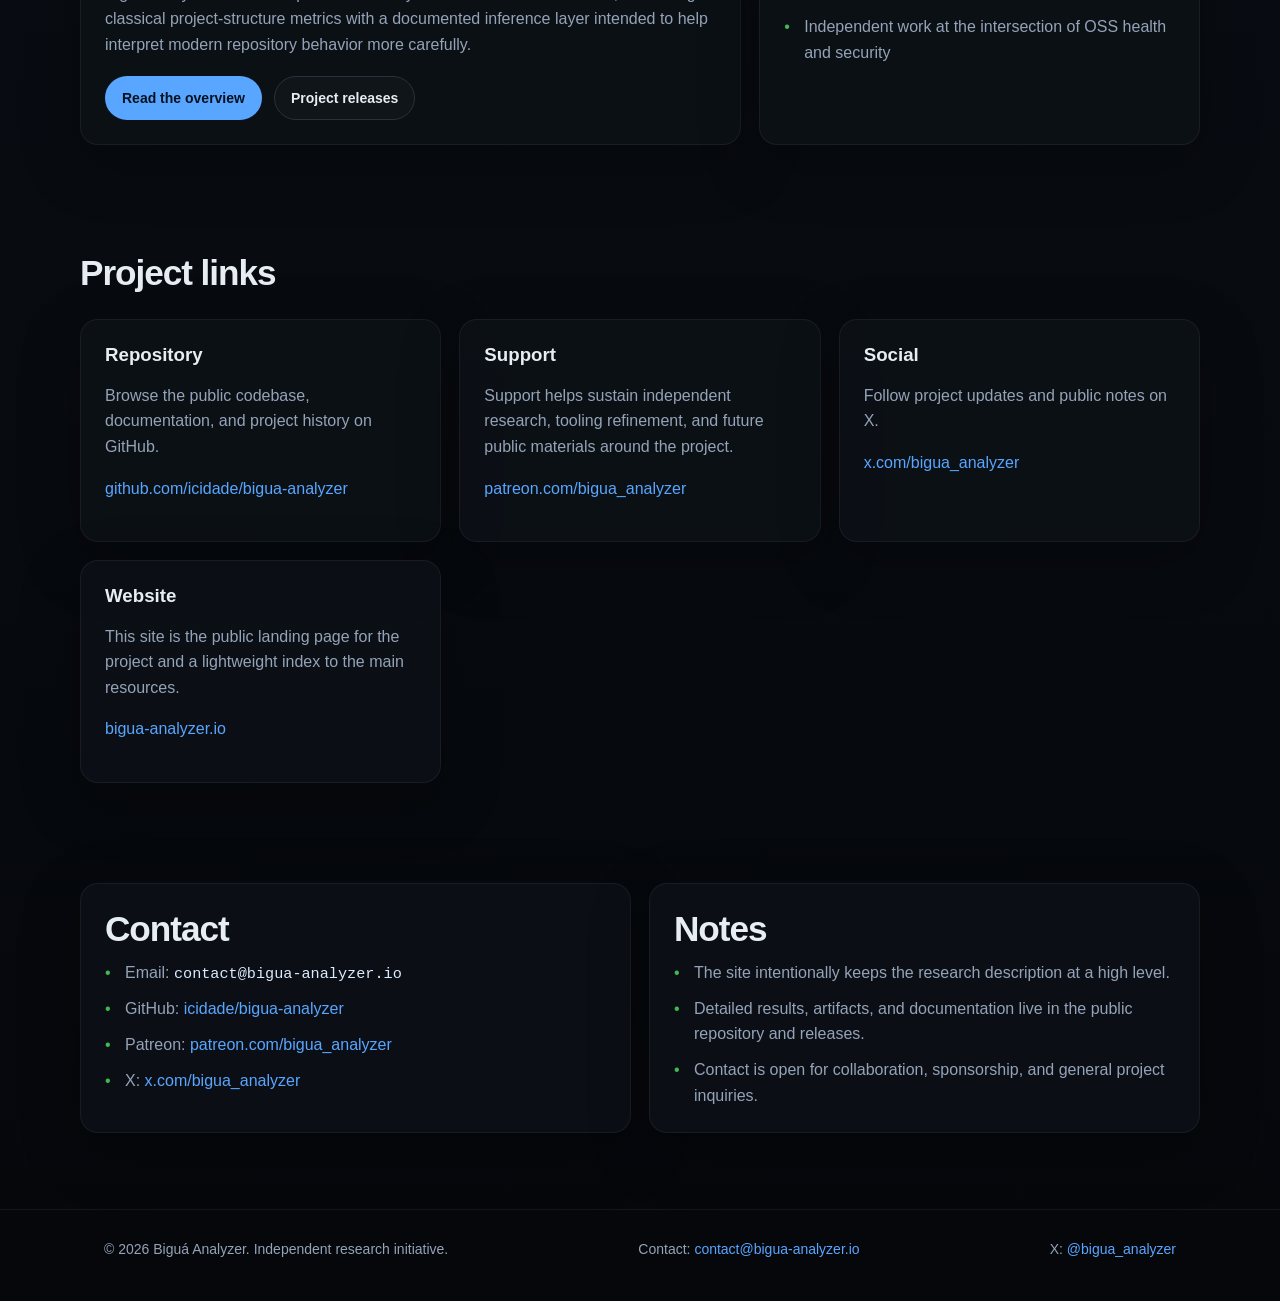
==== commit b01f5478: "Add social media links for X Added links to follow on X and updated contact information." ====
--- a/docs/index.html
+++ b/docs/index.html
@@ -21,6 +21,7 @@
         <a class="btn btn-outline" href="#about">About</a>
         <a class="btn btn-outline" href="research.html">Research</a>
         <a class="btn btn-outline" href="#contact">Contact</a>
+        <a class="btn btn-outline" href="https://x.com/bigua_analyzer" target="_blank" rel="noreferrer noopener">X</a>
         <a class="btn btn-patreon" href="https://patreon.com/bigua_analyzer" target="_blank" rel="noreferrer noopener">Patreon</a>
       </nav>
     </div>
@@ -66,6 +67,7 @@
           </p>
           <div class="hero-links">
             <a class="btn btn-patreon" href="https://patreon.com/bigua_analyzer" target="_blank" rel="noreferrer noopener">Support on Patreon</a>
+            <a class="btn btn-outline" href="https://x.com/bigua_analyzer" target="_blank" rel="noreferrer noopener">Follow on X</a>
             <a class="btn btn-outline" href="#contact">Contact</a>
           </div>
         </aside>
@@ -158,6 +160,14 @@
         </article>
 
         <article class="card">
+          <h3>Social</h3>
+          <p>
+            Follow project updates and public notes on X.
+          </p>
+          <p><a href="https://x.com/bigua_analyzer" target="_blank" rel="noreferrer noopener">x.com/bigua_analyzer</a></p>
+        </article>
+
+        <article class="card">
           <h3>Website</h3>
           <p>
             This site is the public landing page for the project and a lightweight index to the main resources.
@@ -175,6 +185,7 @@
             <li>Email: <a class="contact-link" href="mailto:contact@bigua-analyzer.io"><span class="inline-code">contact@bigua-analyzer.io</span></a></li>
             <li>GitHub: <a class="contact-link" href="https://github.com/icidade/bigua-analyzer" target="_blank" rel="noreferrer noopener">icidade/bigua-analyzer</a></li>
             <li>Patreon: <a class="contact-link" href="https://patreon.com/bigua_analyzer" target="_blank" rel="noreferrer noopener">patreon.com/bigua_analyzer</a></li>
+            <li>X: <a class="contact-link" href="https://x.com/bigua_analyzer" target="_blank" rel="noreferrer noopener">x.com/bigua_analyzer</a></li>
           </ul>
         </div>
 
@@ -194,6 +205,7 @@
     <div class="footer-inner">
       <span>© 2026 Biguá Analyzer. Independent research initiative.</span>
       <span>Contact: <a href="mailto:contact@bigua-analyzer.io">contact@bigua-analyzer.io</a></span>
+      <span>X: <a href="https://x.com/bigua_analyzer" target="_blank" rel="noreferrer noopener">@bigua_analyzer</a></span>
     </div>
   </footer>
 </body>
--- a/docs/style.css
+++ b/docs/style.css
@@ -387,3 +387,53 @@
     width: 100%;
   }
 }
+
+
+.grid-2 {
+  display: grid;
+  grid-template-columns: repeat(2, minmax(0, 1fr));
+  gap: 18px;
+}
+
+.feature-grid {
+  display: grid;
+  grid-template-columns: 1.2fr 0.8fr;
+  gap: 18px;
+}
+
+.feature-card {
+  height: 100%;
+}
+
+.compact-actions {
+  margin-top: 18px;
+}
+
+.page-hero {
+  padding-top: 48px;
+}
+
+.page-hero-inner {
+  padding: 28px;
+}
+
+.page-title {
+  margin: 0 0 16px;
+  font-size: clamp(2rem, 5vw, 3.4rem);
+  line-height: 1.05;
+  letter-spacing: -0.04em;
+}
+
+.page-lead {
+  margin: 0 0 14px;
+  font-size: clamp(1.02rem, 2vw, 1.18rem);
+  color: var(--color-muted);
+  max-width: 64ch;
+}
+
+@media (max-width: 900px) {
+  .grid-2,
+  .feature-grid {
+    grid-template-columns: 1fr;
+  }
+}
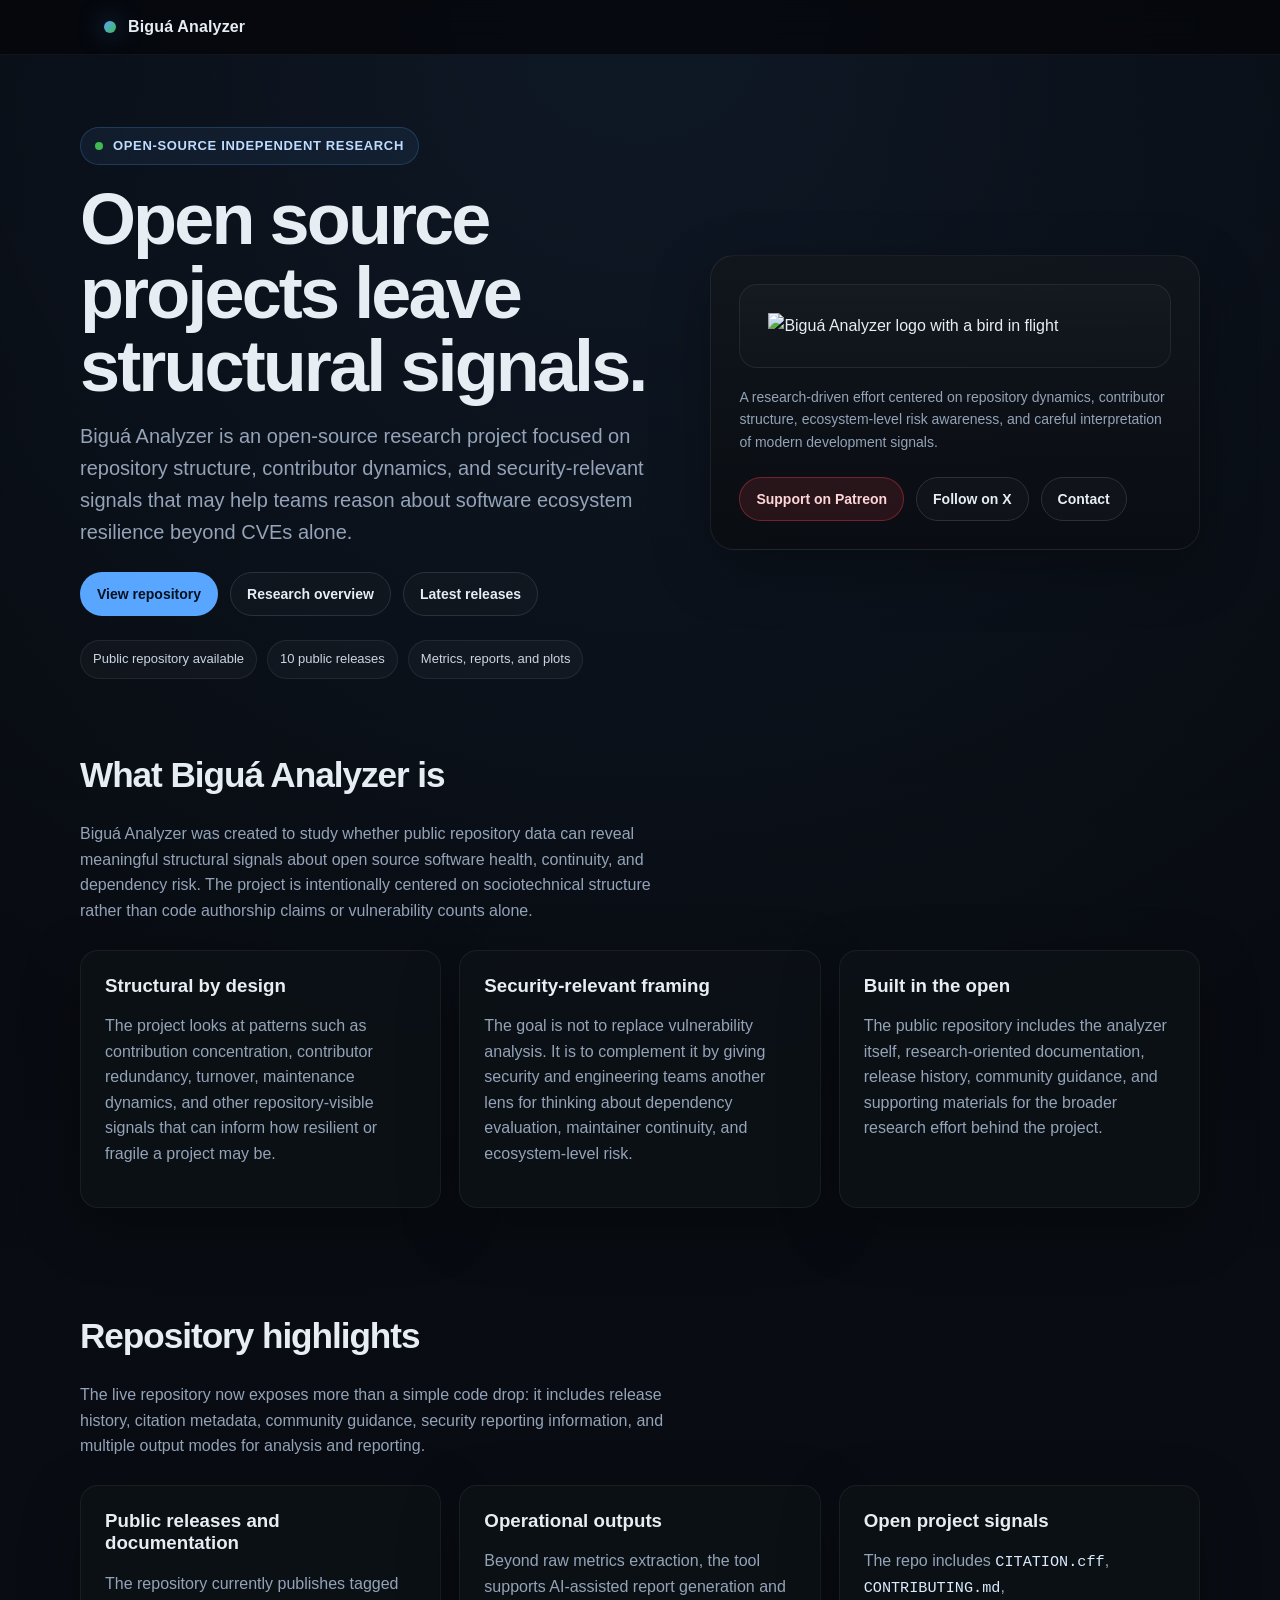
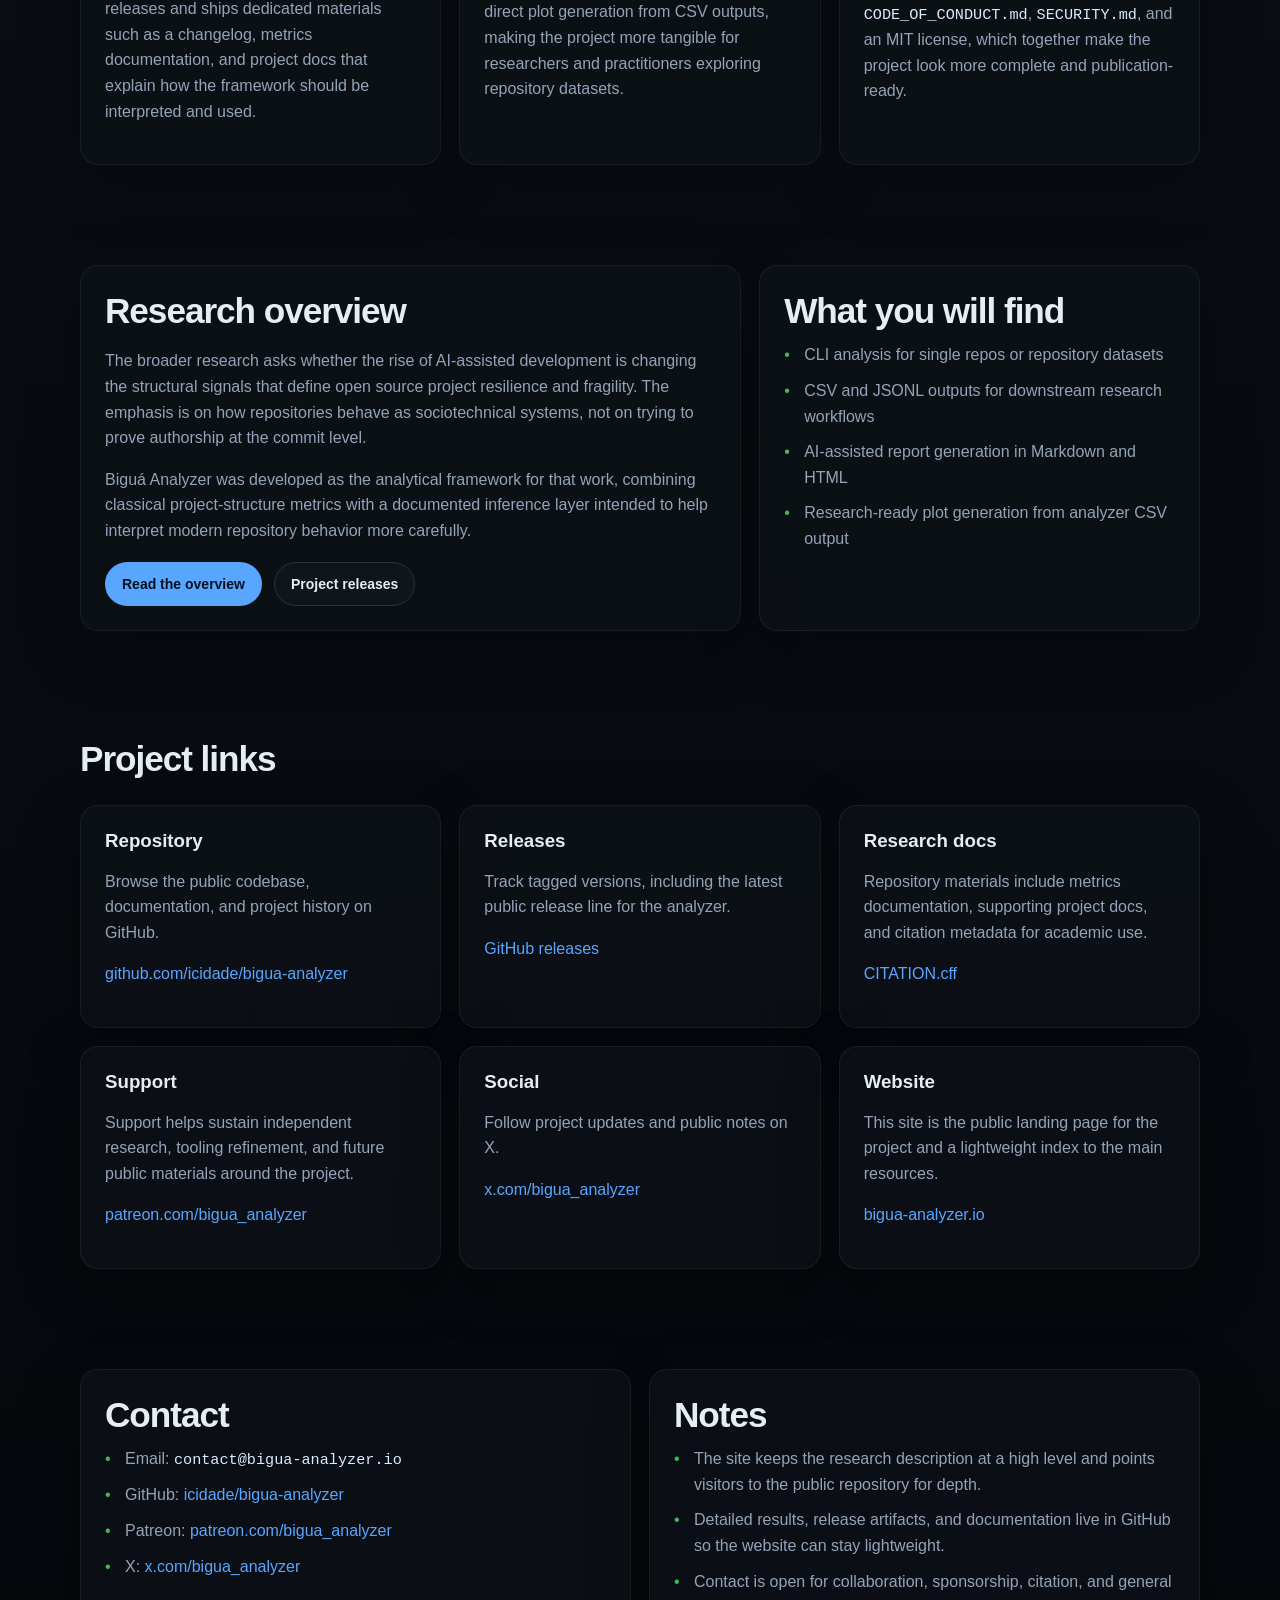
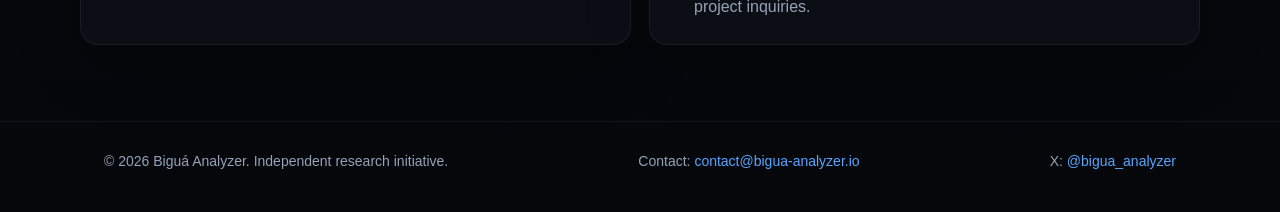
==== commit 565f3835: "updates to documentation and styling" ====
--- a/docs/index.html
+++ b/docs/index.html
@@ -17,13 +17,17 @@
         <span>Biguá Analyzer</span>
       </a>
 
-      <nav class="header-nav" aria-label="Primary navigation">
-        <a class="btn btn-outline" href="#about">About</a>
-        <a class="btn btn-outline" href="research.html">Research</a>
-        <a class="btn btn-outline" href="#contact">Contact</a>
-        <a class="btn btn-outline" href="https://x.com/bigua_analyzer" target="_blank" rel="noreferrer noopener">X</a>
-        <a class="btn btn-patreon" href="https://patreon.com/bigua_analyzer" target="_blank" rel="noreferrer noopener">Patreon</a>
-      </nav>
+      <details class="nav-disclosure">
+        <summary class="nav-toggle">Menu</summary>
+        <nav class="header-nav" aria-label="Primary navigation">
+          <a class="btn btn-outline" href="#about">About</a>
+          <a class="btn btn-outline" href="#repository">Repository</a>
+          <a class="btn btn-outline" href="research.html">Research</a>
+          <a class="btn btn-outline" href="#contact">Contact</a>
+          <a class="btn btn-outline" href="https://x.com/bigua_analyzer" target="_blank" rel="noreferrer noopener">X</a>
+          <a class="btn btn-patreon" href="https://patreon.com/bigua_analyzer" target="_blank" rel="noreferrer noopener">Patreon</a>
+        </nav>
+      </details>
     </div>
   </header>
 
@@ -45,13 +49,13 @@
           <div class="hero-actions">
             <a class="btn btn-primary" href="https://github.com/icidade/bigua-analyzer" target="_blank" rel="noreferrer noopener">View repository</a>
             <a class="btn btn-outline" href="research.html">Research overview</a>
-            <a class="btn btn-outline" href="mailto:contact@bigua-analyzer.io">contact@bigua-analyzer.io</a>
+            <a class="btn btn-outline" href="https://github.com/icidade/bigua-analyzer/releases" target="_blank" rel="noreferrer noopener">Latest releases</a>
           </div>
 
           <div class="badge-row" aria-label="Project highlights">
             <span class="badge-pill">Public repository available</span>
-            <span class="badge-pill">Independent, self-directed research</span>
-            <span class="badge-pill">Focused on structural OSS analysis</span>
+            <span class="badge-pill">10 public releases</span>
+            <span class="badge-pill">Metrics, reports, and plots</span>
           </div>
         </div>
 
@@ -63,7 +67,8 @@
             />
           </div>
           <p class="logo-caption">
-            A research-driven effort centered on repository dynamics, contributor structure, and ecosystem-level risk awareness.
+            A research-driven effort centered on repository dynamics, contributor structure, ecosystem-level risk awareness,
+            and careful interpretation of modern development signals.
           </p>
           <div class="hero-links">
             <a class="btn btn-patreon" href="https://patreon.com/bigua_analyzer" target="_blank" rel="noreferrer noopener">Support on Patreon</a>
@@ -102,8 +107,43 @@
         <article class="card">
           <h3>Built in the open</h3>
           <p>
-            The repository is public and includes the analyzer itself, documentation, releases, and supporting materials for
-            the broader research effort behind the project.
+            The public repository includes the analyzer itself, research-oriented documentation, release history, community
+            guidance, and supporting materials for the broader research effort behind the project.
+          </p>
+        </article>
+      </div>
+    </section>
+
+    <section class="section site-shell" id="repository">
+      <h2 class="section-title">Repository highlights</h2>
+      <p class="section-subtitle">
+        The live repository now exposes more than a simple code drop: it includes release history, citation metadata,
+        community guidance, security reporting information, and multiple output modes for analysis and reporting.
+      </p>
+
+      <div class="grid-3">
+        <article class="card">
+          <h3>Public releases and documentation</h3>
+          <p>
+            The repository currently publishes tagged releases and ships dedicated materials such as a changelog, metrics
+            documentation, and project docs that explain how the framework should be interpreted and used.
+          </p>
+        </article>
+
+        <article class="card">
+          <h3>Operational outputs</h3>
+          <p>
+            Beyond raw metrics extraction, the tool supports AI-assisted report generation and direct plot generation from CSV
+            outputs, making the project more tangible for researchers and practitioners exploring repository datasets.
+          </p>
+        </article>
+
+        <article class="card">
+          <h3>Open project signals</h3>
+          <p>
+            The repo includes <span class="inline-code">CITATION.cff</span>, <span class="inline-code">CONTRIBUTING.md</span>,
+            <span class="inline-code">CODE_OF_CONDUCT.md</span>, <span class="inline-code">SECURITY.md</span>, and an MIT
+            license, which together make the project look more complete and publication-ready.
           </p>
         </article>
       </div>
@@ -131,10 +171,10 @@
         <div class="card feature-card">
           <h2 class="section-title">What you will find</h2>
           <ul class="list-clean">
-            <li>Open-source analyzer focused on public GitHub repositories</li>
-            <li>Documentation for metrics and project positioning</li>
-            <li>Release artifacts and supplementary research materials</li>
-            <li>Independent work at the intersection of OSS health and security</li>
+            <li>CLI analysis for single repos or repository datasets</li>
+            <li>CSV and JSONL outputs for downstream research workflows</li>
+            <li>AI-assisted report generation in Markdown and HTML</li>
+            <li>Research-ready plot generation from analyzer CSV output</li>
           </ul>
         </div>
       </div>
@@ -149,6 +189,22 @@
             Browse the public codebase, documentation, and project history on GitHub.
           </p>
           <p><a href="https://github.com/icidade/bigua-analyzer" target="_blank" rel="noreferrer noopener">github.com/icidade/bigua-analyzer</a></p>
+        </article>
+
+        <article class="card">
+          <h3>Releases</h3>
+          <p>
+            Track tagged versions, including the latest public release line for the analyzer.
+          </p>
+          <p><a href="https://github.com/icidade/bigua-analyzer/releases" target="_blank" rel="noreferrer noopener">GitHub releases</a></p>
+        </article>
+
+        <article class="card">
+          <h3>Research docs</h3>
+          <p>
+            Repository materials include metrics documentation, supporting project docs, and citation metadata for academic use.
+          </p>
+          <p><a href="https://github.com/icidade/bigua-analyzer/blob/main/CITATION.cff" target="_blank" rel="noreferrer noopener">CITATION.cff</a></p>
         </article>
 
         <article class="card">
@@ -192,9 +248,9 @@
         <div class="card">
           <h2 class="section-title">Notes</h2>
           <ul class="list-clean">
-            <li>The site intentionally keeps the research description at a high level.</li>
-            <li>Detailed results, artifacts, and documentation live in the public repository and releases.</li>
-            <li>Contact is open for collaboration, sponsorship, and general project inquiries.</li>
+            <li>The site keeps the research description at a high level and points visitors to the public repository for depth.</li>
+            <li>Detailed results, release artifacts, and documentation live in GitHub so the website can stay lightweight.</li>
+            <li>Contact is open for collaboration, sponsorship, citation, and general project inquiries.</li>
           </ul>
         </div>
       </div>
--- a/docs/style.css
+++ b/docs/style.css
@@ -58,7 +58,7 @@
 header {
   position: sticky;
   top: 0;
-  z-index: 10;
+  z-index: 50;
   backdrop-filter: blur(12px);
   background: rgba(5, 7, 11, 0.82);
   border-bottom: 1px solid rgba(255, 255, 255, 0.05);
@@ -67,7 +67,7 @@
 .header-inner {
   width: min(100%, var(--max-width));
   margin: 0 auto;
-  padding: 16px 24px;
+  padding: 14px 24px;
   display: flex;
   align-items: center;
   justify-content: space-between;
@@ -81,6 +81,7 @@
   color: var(--color-text);
   font-weight: 700;
   letter-spacing: 0.01em;
+  flex-shrink: 0;
 }
 
 .brand-mark {
@@ -89,6 +90,30 @@
   border-radius: 999px;
   background: linear-gradient(135deg, var(--color-accent), var(--color-accent-2));
   box-shadow: 0 0 24px rgba(88, 166, 255, 0.55);
+}
+
+.nav-disclosure {
+  position: relative;
+}
+
+.nav-toggle {
+  display: none;
+  list-style: none;
+  align-items: center;
+  justify-content: center;
+  min-height: 42px;
+  padding: 10px 16px;
+  border-radius: 999px;
+  border: 1px solid var(--color-border);
+  background: rgba(255, 255, 255, 0.02);
+  color: var(--color-text);
+  font-size: 14px;
+  font-weight: 600;
+  cursor: pointer;
+}
+
+.nav-toggle::-webkit-details-marker {
+  display: none;
 }
 
 .header-nav {
@@ -349,10 +374,54 @@
   flex-wrap: wrap;
 }
 
+.grid-2 {
+  display: grid;
+  grid-template-columns: repeat(2, minmax(0, 1fr));
+  gap: 18px;
+}
+
+.feature-grid {
+  display: grid;
+  grid-template-columns: 1.2fr 0.8fr;
+  gap: 18px;
+}
+
+.feature-card {
+  height: 100%;
+}
+
+.compact-actions {
+  margin-top: 18px;
+}
+
+.page-hero {
+  padding-top: 48px;
+}
+
+.page-hero-inner {
+  padding: 28px;
+}
+
+.page-title {
+  margin: 0 0 16px;
+  font-size: clamp(2rem, 5vw, 3.4rem);
+  line-height: 1.05;
+  letter-spacing: -0.04em;
+}
+
+.page-lead {
+  margin: 0 0 14px;
+  font-size: clamp(1.02rem, 2vw, 1.18rem);
+  color: var(--color-muted);
+  max-width: 64ch;
+}
+
 @media (max-width: 900px) {
   .hero-grid,
   .grid-3,
-  .contact-grid {
+  .contact-grid,
+  .grid-2,
+  .feature-grid {
     grid-template-columns: 1fr;
   }
 
@@ -361,7 +430,7 @@
   }
 }
 
-@media (max-width: 620px) {
+@media (max-width: 760px) {
   .site-shell,
   .header-inner,
   .footer-inner {
@@ -370,70 +439,48 @@
   }
 
   .header-inner {
-    align-items: flex-start;
+    padding-top: 12px;
+    padding-bottom: 12px;
+  }
+
+  .nav-toggle {
+    display: inline-flex;
+  }
+
+  .nav-disclosure {
+    margin-left: auto;
+  }
+
+  .nav-disclosure .header-nav {
+    display: none;
+  }
+
+  .nav-disclosure[open] .header-nav {
+    display: grid;
+  }
+
+  .header-nav {
+    position: absolute;
+    right: 0;
+    top: calc(100% + 10px);
+    width: min(280px, calc(100vw - 36px));
+    padding: 12px;
+    border-radius: 18px;
+    border: 1px solid rgba(255,255,255,0.08);
+    background: rgba(8, 11, 16, 0.96);
+    box-shadow: var(--shadow-soft);
+    gap: 10px;
+    backdrop-filter: blur(14px);
   }
 
   .hero-panel,
   .card,
-  .logo-frame {
+  .logo-frame,
+  .page-hero-inner {
     padding: 20px;
   }
 
-  .btn {
+  .header-nav .btn {
     width: 100%;
   }
-
-  .header-nav {
-    width: 100%;
-  }
-}
-
-
-.grid-2 {
-  display: grid;
-  grid-template-columns: repeat(2, minmax(0, 1fr));
-  gap: 18px;
-}
-
-.feature-grid {
-  display: grid;
-  grid-template-columns: 1.2fr 0.8fr;
-  gap: 18px;
-}
-
-.feature-card {
-  height: 100%;
-}
-
-.compact-actions {
-  margin-top: 18px;
-}
-
-.page-hero {
-  padding-top: 48px;
-}
-
-.page-hero-inner {
-  padding: 28px;
-}
-
-.page-title {
-  margin: 0 0 16px;
-  font-size: clamp(2rem, 5vw, 3.4rem);
-  line-height: 1.05;
-  letter-spacing: -0.04em;
-}
-
-.page-lead {
-  margin: 0 0 14px;
-  font-size: clamp(1.02rem, 2vw, 1.18rem);
-  color: var(--color-muted);
-  max-width: 64ch;
-}
-
-@media (max-width: 900px) {
-  .grid-2,
-  .feature-grid {
-    grid-template-columns: 1fr;
-  }
-}
+}
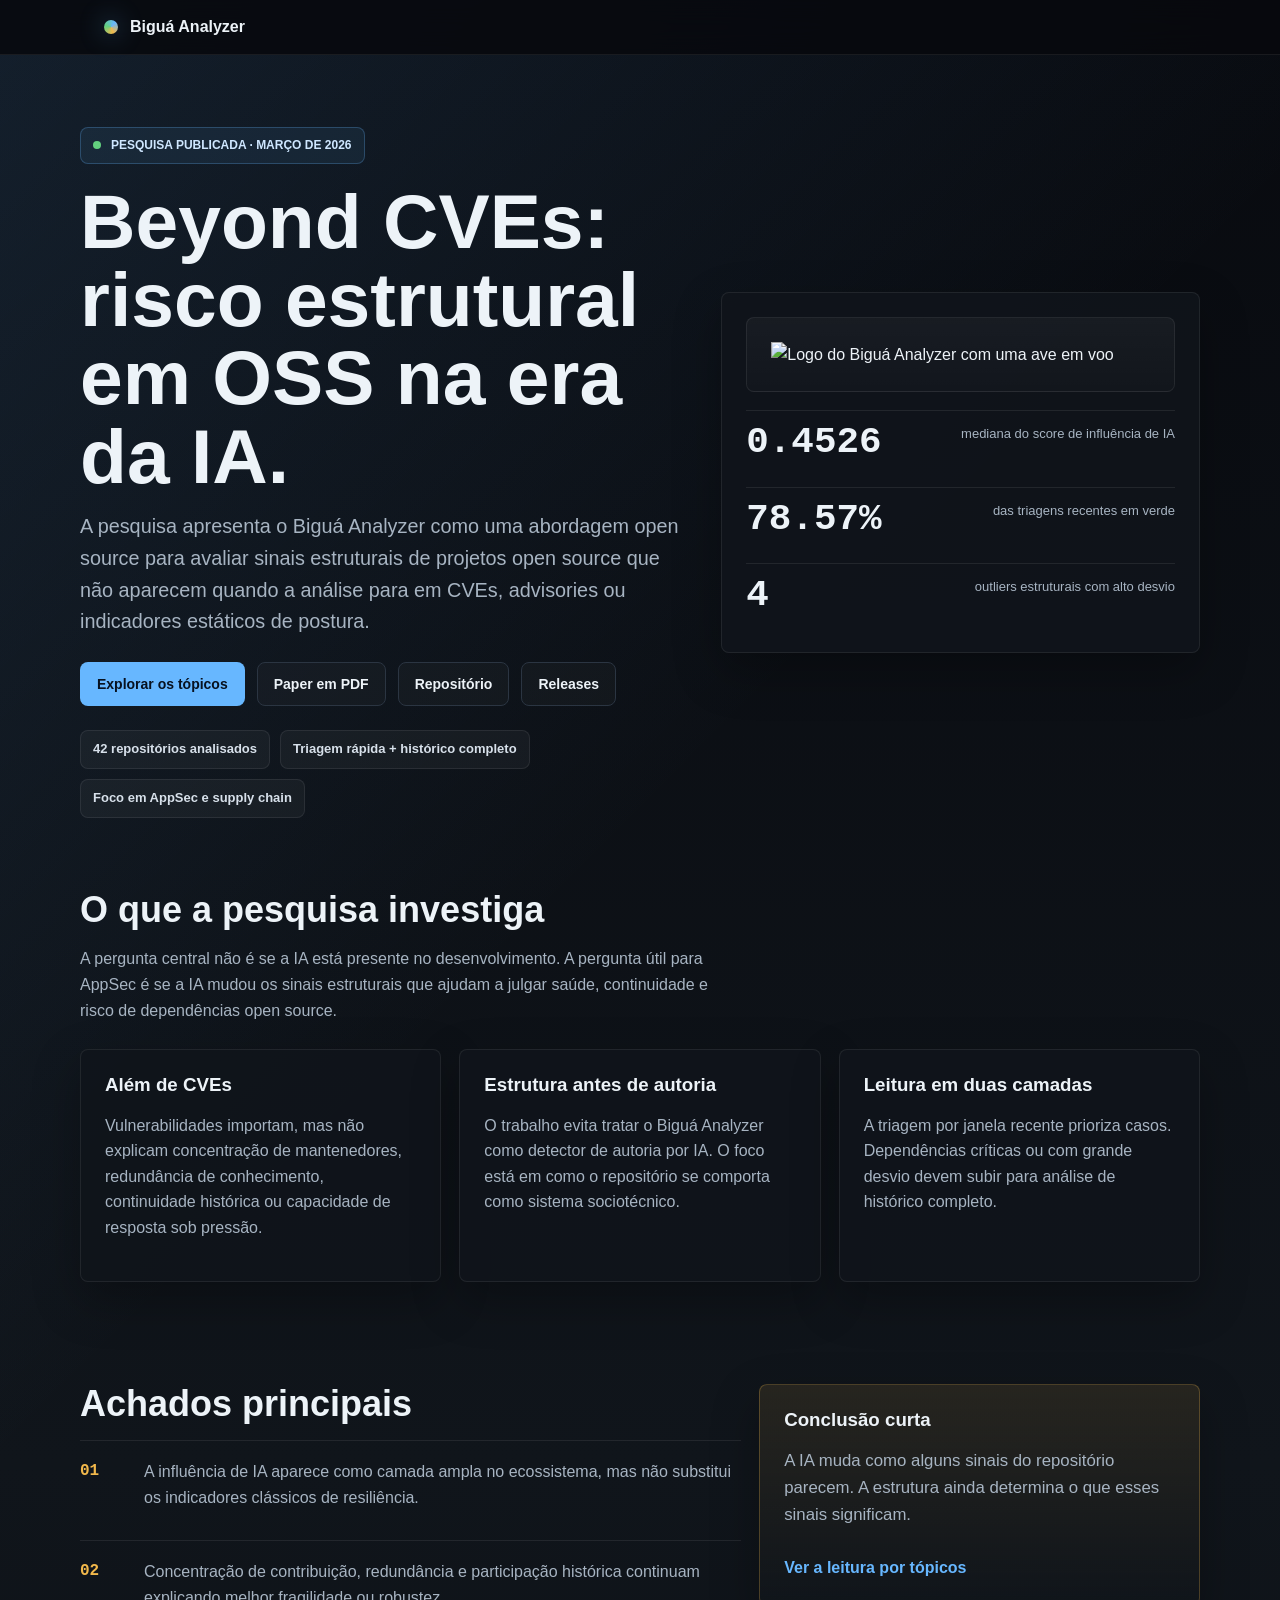
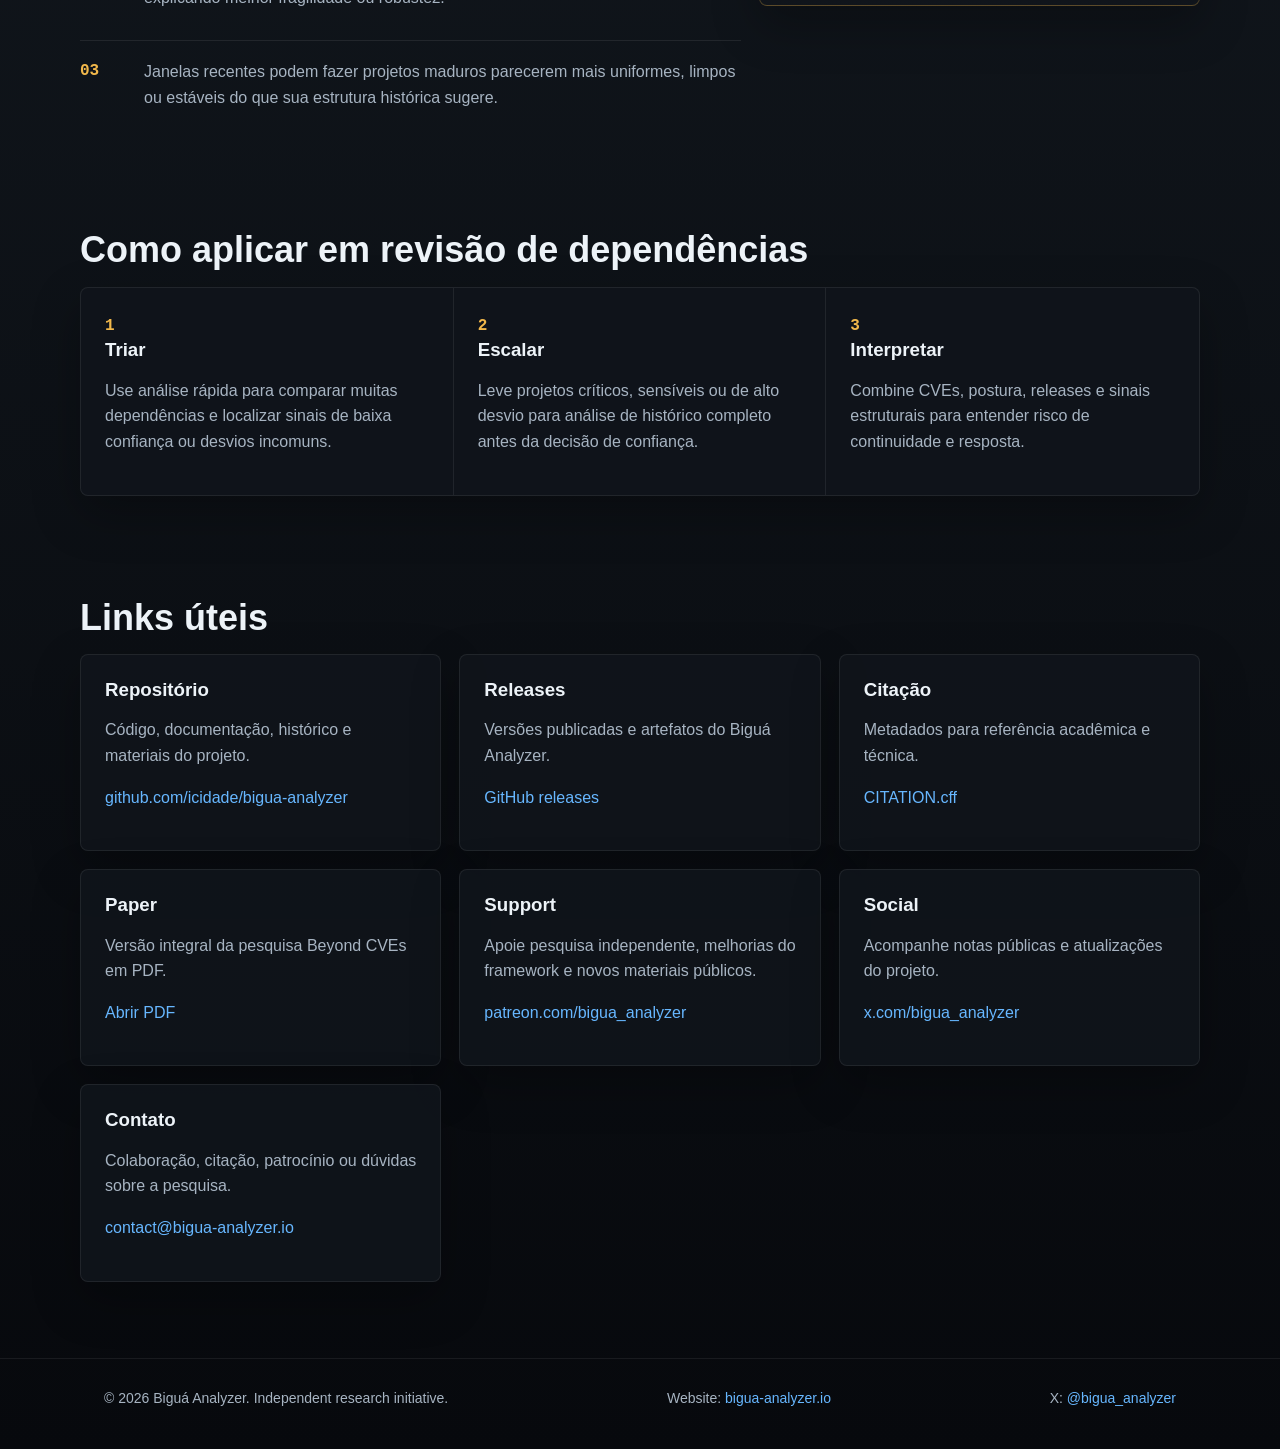
==== commit ba133f3a: "Publish Beyond CVEs research site update" ====
--- a/docs/index.html
+++ b/docs/index.html
@@ -1,12 +1,12 @@
 <!DOCTYPE html>
-<html lang="en">
+<html lang="pt-BR">
 <head>
   <meta charset="UTF-8" />
   <meta name="viewport" content="width=device-width, initial-scale=1.0" />
   <meta http-equiv="X-UA-Compatible" content="IE=edge" />
-  <meta name="description" content="Biguá Analyzer is an open-source research project exploring structural signals of open source software health, resilience, and security-relevant repository dynamics." />
+  <meta name="description" content="Biguá Analyzer apresenta a pesquisa Beyond CVEs, uma abordagem prática para interpretar risco estrutural em projetos open source na era da IA." />
   <meta name="referrer" content="strict-origin-when-cross-origin" />
-  <title>Biguá Analyzer</title>
+  <title>Biguá Analyzer · Beyond CVEs</title>
   <link rel="stylesheet" href="style.css" />
 </head>
 <body>
@@ -19,11 +19,11 @@
 
       <details class="nav-disclosure">
         <summary class="nav-toggle">Menu</summary>
-        <nav class="header-nav" aria-label="Primary navigation">
-          <a class="btn btn-outline" href="#about">About</a>
-          <a class="btn btn-outline" href="#repository">Repository</a>
-          <a class="btn btn-outline" href="research.html">Research</a>
-          <a class="btn btn-outline" href="#contact">Contact</a>
+        <nav class="header-nav" aria-label="Navegação principal">
+          <a class="btn btn-outline" href="#pesquisa">Pesquisa</a>
+          <a class="btn btn-outline" href="#achados">Achados</a>
+          <a class="btn btn-outline" href="#uso">Uso prático</a>
+          <a class="btn btn-outline" href="research.html">Página por tópicos</a>
           <a class="btn btn-outline" href="https://x.com/bigua_analyzer" target="_blank" rel="noreferrer noopener">X</a>
           <a class="btn btn-patreon" href="https://patreon.com/bigua_analyzer" target="_blank" rel="noreferrer noopener">Patreon</a>
         </nav>
@@ -37,222 +37,183 @@
         <div class="hero-copy">
           <div class="eyebrow">
             <span class="eyebrow-dot" aria-hidden="true"></span>
-            Open-source independent research
-          </div>
-
-          <h1>Open source projects leave <span>structural signals</span>.</h1>
+            Pesquisa publicada · Março de 2026
+          </div>
+
+          <h1>Beyond CVEs: risco estrutural em OSS na era da IA.</h1>
           <p class="lead">
-            Biguá Analyzer is an open-source research project focused on repository structure, contributor dynamics,
-            and security-relevant signals that may help teams reason about software ecosystem resilience beyond CVEs alone.
+            A pesquisa apresenta o Biguá Analyzer como uma abordagem open source para avaliar sinais estruturais de projetos
+            open source que não aparecem quando a análise para em CVEs, advisories ou indicadores estáticos de postura.
           </p>
 
           <div class="hero-actions">
-            <a class="btn btn-primary" href="https://github.com/icidade/bigua-analyzer" target="_blank" rel="noreferrer noopener">View repository</a>
-            <a class="btn btn-outline" href="research.html">Research overview</a>
-            <a class="btn btn-outline" href="https://github.com/icidade/bigua-analyzer/releases" target="_blank" rel="noreferrer noopener">Latest releases</a>
-          </div>
-
-          <div class="badge-row" aria-label="Project highlights">
-            <span class="badge-pill">Public repository available</span>
-            <span class="badge-pill">10 public releases</span>
-            <span class="badge-pill">Metrics, reports, and plots</span>
+            <a class="btn btn-primary" href="research.html">Explorar os tópicos</a>
+            <a class="btn btn-outline" href="Beyond-CVEs-OSS-Risk-AI-Era.pdf" target="_blank" rel="noreferrer noopener">Paper em PDF</a>
+            <a class="btn btn-outline" href="https://github.com/icidade/bigua-analyzer" target="_blank" rel="noreferrer noopener">Repositório</a>
+            <a class="btn btn-outline" href="https://github.com/icidade/bigua-analyzer/releases" target="_blank" rel="noreferrer noopener">Releases</a>
+          </div>
+
+          <div class="badge-row" aria-label="Resumo da pesquisa">
+            <span class="badge-pill">42 repositórios analisados</span>
+            <span class="badge-pill">Triagem rápida + histórico completo</span>
+            <span class="badge-pill">Foco em AppSec e supply chain</span>
           </div>
         </div>
 
-        <aside class="hero-panel" aria-label="Project overview">
+        <aside class="hero-panel research-snapshot" aria-label="Resumo rápido">
           <div class="logo-frame">
             <img
               src="https://github.com/user-attachments/assets/81e676ff-7b8c-4c68-b47e-c4b7f60e75c6"
-              alt="Biguá Analyzer logo with a bird in flight"
+              alt="Logo do Biguá Analyzer com uma ave em voo"
             />
           </div>
-          <p class="logo-caption">
-            A research-driven effort centered on repository dynamics, contributor structure, ecosystem-level risk awareness,
-            and careful interpretation of modern development signals.
-          </p>
-          <div class="hero-links">
-            <a class="btn btn-patreon" href="https://patreon.com/bigua_analyzer" target="_blank" rel="noreferrer noopener">Support on Patreon</a>
-            <a class="btn btn-outline" href="https://x.com/bigua_analyzer" target="_blank" rel="noreferrer noopener">Follow on X</a>
-            <a class="btn btn-outline" href="#contact">Contact</a>
+          <div class="snapshot-list">
+            <div>
+              <span class="metric-value">0.4526</span>
+              <span class="metric-label">mediana do score de influência de IA</span>
+            </div>
+            <div>
+              <span class="metric-value">78.57%</span>
+              <span class="metric-label">das triagens recentes em verde</span>
+            </div>
+            <div>
+              <span class="metric-value">4</span>
+              <span class="metric-label">outliers estruturais com alto desvio</span>
+            </div>
           </div>
         </aside>
       </div>
     </section>
 
-    <section class="section site-shell" id="about">
-      <h2 class="section-title">What Biguá Analyzer is</h2>
+    <section class="section site-shell" id="pesquisa">
+      <h2 class="section-title">O que a pesquisa investiga</h2>
       <p class="section-subtitle">
-        Biguá Analyzer was created to study whether public repository data can reveal meaningful structural signals about
-        open source software health, continuity, and dependency risk. The project is intentionally centered on sociotechnical
-        structure rather than code authorship claims or vulnerability counts alone.
+        A pergunta central não é se a IA está presente no desenvolvimento. A pergunta útil para AppSec é se a IA mudou os
+        sinais estruturais que ajudam a julgar saúde, continuidade e risco de dependências open source.
       </p>
 
       <div class="grid-3">
         <article class="card">
-          <h3>Structural by design</h3>
-          <p>
-            The project looks at patterns such as contribution concentration, contributor redundancy, turnover, maintenance
-            dynamics, and other repository-visible signals that can inform how resilient or fragile a project may be.
-          </p>
-        </article>
-
-        <article class="card">
-          <h3>Security-relevant framing</h3>
-          <p>
-            The goal is not to replace vulnerability analysis. It is to complement it by giving security and engineering teams
-            another lens for thinking about dependency evaluation, maintainer continuity, and ecosystem-level risk.
-          </p>
-        </article>
-
-        <article class="card">
-          <h3>Built in the open</h3>
-          <p>
-            The public repository includes the analyzer itself, research-oriented documentation, release history, community
-            guidance, and supporting materials for the broader research effort behind the project.
-          </p>
-        </article>
-      </div>
-    </section>
-
-    <section class="section site-shell" id="repository">
-      <h2 class="section-title">Repository highlights</h2>
-      <p class="section-subtitle">
-        The live repository now exposes more than a simple code drop: it includes release history, citation metadata,
-        community guidance, security reporting information, and multiple output modes for analysis and reporting.
-      </p>
-
+          <h3>Além de CVEs</h3>
+          <p>
+            Vulnerabilidades importam, mas não explicam concentração de mantenedores, redundância de conhecimento,
+            continuidade histórica ou capacidade de resposta sob pressão.
+          </p>
+        </article>
+
+        <article class="card">
+          <h3>Estrutura antes de autoria</h3>
+          <p>
+            O trabalho evita tratar o Biguá Analyzer como detector de autoria por IA. O foco está em como o repositório se
+            comporta como sistema sociotécnico.
+          </p>
+        </article>
+
+        <article class="card">
+          <h3>Leitura em duas camadas</h3>
+          <p>
+            A triagem por janela recente prioriza casos. Dependências críticas ou com grande desvio devem subir para análise
+            de histórico completo.
+          </p>
+        </article>
+      </div>
+    </section>
+
+    <section class="section site-shell" id="achados">
+      <div class="feature-grid">
+        <div>
+          <h2 class="section-title">Achados principais</h2>
+          <div class="finding-list">
+            <article class="finding-item">
+              <span>01</span>
+              <p>A influência de IA aparece como camada ampla no ecossistema, mas não substitui os indicadores clássicos de resiliência.</p>
+            </article>
+            <article class="finding-item">
+              <span>02</span>
+              <p>Concentração de contribuição, redundância e participação histórica continuam explicando melhor fragilidade ou robustez.</p>
+            </article>
+            <article class="finding-item">
+              <span>03</span>
+              <p>Janelas recentes podem fazer projetos maduros parecerem mais uniformes, limpos ou estáveis do que sua estrutura histórica sugere.</p>
+            </article>
+          </div>
+        </div>
+
+        <aside class="callout-panel">
+          <h3>Conclusão curta</h3>
+          <p>
+            A IA muda como alguns sinais do repositório parecem. A estrutura ainda determina o que esses sinais significam.
+          </p>
+          <a class="text-link" href="research.html#conclusao">Ver a leitura por tópicos</a>
+        </aside>
+      </div>
+    </section>
+
+    <section class="section site-shell" id="uso">
+      <h2 class="section-title">Como aplicar em revisão de dependências</h2>
+      <div class="process-strip">
+        <article>
+          <span class="step-kicker">1</span>
+          <h3>Triar</h3>
+          <p>Use análise rápida para comparar muitas dependências e localizar sinais de baixa confiança ou desvios incomuns.</p>
+        </article>
+        <article>
+          <span class="step-kicker">2</span>
+          <h3>Escalar</h3>
+          <p>Leve projetos críticos, sensíveis ou de alto desvio para análise de histórico completo antes da decisão de confiança.</p>
+        </article>
+        <article>
+          <span class="step-kicker">3</span>
+          <h3>Interpretar</h3>
+          <p>Combine CVEs, postura, releases e sinais estruturais para entender risco de continuidade e resposta.</p>
+        </article>
+      </div>
+    </section>
+
+    <section class="section site-shell" id="links">
+      <h2 class="section-title">Links úteis</h2>
       <div class="grid-3">
         <article class="card">
-          <h3>Public releases and documentation</h3>
-          <p>
-            The repository currently publishes tagged releases and ships dedicated materials such as a changelog, metrics
-            documentation, and project docs that explain how the framework should be interpreted and used.
-          </p>
-        </article>
-
-        <article class="card">
-          <h3>Operational outputs</h3>
-          <p>
-            Beyond raw metrics extraction, the tool supports AI-assisted report generation and direct plot generation from CSV
-            outputs, making the project more tangible for researchers and practitioners exploring repository datasets.
-          </p>
-        </article>
-
-        <article class="card">
-          <h3>Open project signals</h3>
-          <p>
-            The repo includes <span class="inline-code">CITATION.cff</span>, <span class="inline-code">CONTRIBUTING.md</span>,
-            <span class="inline-code">CODE_OF_CONDUCT.md</span>, <span class="inline-code">SECURITY.md</span>, and an MIT
-            license, which together make the project look more complete and publication-ready.
-          </p>
-        </article>
-      </div>
-    </section>
-
-    <section class="section site-shell" id="research-summary">
-      <div class="feature-grid">
-        <div class="card feature-card">
-          <h2 class="section-title">Research overview</h2>
-          <p>
-            The broader research asks whether the rise of AI-assisted development is changing the structural signals that define
-            open source project resilience and fragility. The emphasis is on how repositories behave as sociotechnical systems,
-            not on trying to prove authorship at the commit level.
-          </p>
-          <p>
-            Biguá Analyzer was developed as the analytical framework for that work, combining classical project-structure metrics
-            with a documented inference layer intended to help interpret modern repository behavior more carefully.
-          </p>
-          <div class="hero-actions compact-actions">
-            <a class="btn btn-primary" href="research.html">Read the overview</a>
-            <a class="btn btn-outline" href="https://github.com/icidade/bigua-analyzer/releases" target="_blank" rel="noreferrer noopener">Project releases</a>
-          </div>
-        </div>
-
-        <div class="card feature-card">
-          <h2 class="section-title">What you will find</h2>
-          <ul class="list-clean">
-            <li>CLI analysis for single repos or repository datasets</li>
-            <li>CSV and JSONL outputs for downstream research workflows</li>
-            <li>AI-assisted report generation in Markdown and HTML</li>
-            <li>Research-ready plot generation from analyzer CSV output</li>
-          </ul>
-        </div>
-      </div>
-    </section>
-
-    <section class="section site-shell" id="links">
-      <h2 class="section-title">Project links</h2>
-      <div class="grid-3">
-        <article class="card">
-          <h3>Repository</h3>
-          <p>
-            Browse the public codebase, documentation, and project history on GitHub.
-          </p>
+          <h3>Repositório</h3>
+          <p>Código, documentação, histórico e materiais do projeto.</p>
           <p><a href="https://github.com/icidade/bigua-analyzer" target="_blank" rel="noreferrer noopener">github.com/icidade/bigua-analyzer</a></p>
         </article>
 
         <article class="card">
           <h3>Releases</h3>
-          <p>
-            Track tagged versions, including the latest public release line for the analyzer.
-          </p>
+          <p>Versões publicadas e artefatos do Biguá Analyzer.</p>
           <p><a href="https://github.com/icidade/bigua-analyzer/releases" target="_blank" rel="noreferrer noopener">GitHub releases</a></p>
         </article>
 
         <article class="card">
-          <h3>Research docs</h3>
-          <p>
-            Repository materials include metrics documentation, supporting project docs, and citation metadata for academic use.
-          </p>
+          <h3>Citação</h3>
+          <p>Metadados para referência acadêmica e técnica.</p>
           <p><a href="https://github.com/icidade/bigua-analyzer/blob/main/CITATION.cff" target="_blank" rel="noreferrer noopener">CITATION.cff</a></p>
         </article>
 
         <article class="card">
+          <h3>Paper</h3>
+          <p>Versão integral da pesquisa Beyond CVEs em PDF.</p>
+          <p><a href="Beyond-CVEs-OSS-Risk-AI-Era.pdf" target="_blank" rel="noreferrer noopener">Abrir PDF</a></p>
+        </article>
+
+        <article class="card">
           <h3>Support</h3>
-          <p>
-            Support helps sustain independent research, tooling refinement, and future public materials around the project.
-          </p>
+          <p>Apoie pesquisa independente, melhorias do framework e novos materiais públicos.</p>
           <p><a href="https://patreon.com/bigua_analyzer" target="_blank" rel="noreferrer noopener">patreon.com/bigua_analyzer</a></p>
         </article>
 
         <article class="card">
           <h3>Social</h3>
-          <p>
-            Follow project updates and public notes on X.
-          </p>
+          <p>Acompanhe notas públicas e atualizações do projeto.</p>
           <p><a href="https://x.com/bigua_analyzer" target="_blank" rel="noreferrer noopener">x.com/bigua_analyzer</a></p>
         </article>
 
         <article class="card">
-          <h3>Website</h3>
-          <p>
-            This site is the public landing page for the project and a lightweight index to the main resources.
-          </p>
-          <p><a href="https://bigua-analyzer.io" target="_blank" rel="noreferrer noopener">bigua-analyzer.io</a></p>
-        </article>
-      </div>
-    </section>
-
-    <section class="section site-shell" id="contact">
-      <div class="contact-grid">
-        <div class="card">
-          <h2 class="section-title">Contact</h2>
-          <ul class="list-clean">
-            <li>Email: <a class="contact-link" href="mailto:contact@bigua-analyzer.io"><span class="inline-code">contact@bigua-analyzer.io</span></a></li>
-            <li>GitHub: <a class="contact-link" href="https://github.com/icidade/bigua-analyzer" target="_blank" rel="noreferrer noopener">icidade/bigua-analyzer</a></li>
-            <li>Patreon: <a class="contact-link" href="https://patreon.com/bigua_analyzer" target="_blank" rel="noreferrer noopener">patreon.com/bigua_analyzer</a></li>
-            <li>X: <a class="contact-link" href="https://x.com/bigua_analyzer" target="_blank" rel="noreferrer noopener">x.com/bigua_analyzer</a></li>
-          </ul>
-        </div>
-
-        <div class="card">
-          <h2 class="section-title">Notes</h2>
-          <ul class="list-clean">
-            <li>The site keeps the research description at a high level and points visitors to the public repository for depth.</li>
-            <li>Detailed results, release artifacts, and documentation live in GitHub so the website can stay lightweight.</li>
-            <li>Contact is open for collaboration, sponsorship, citation, and general project inquiries.</li>
-          </ul>
-        </div>
+          <h3>Contato</h3>
+          <p>Colaboração, citação, patrocínio ou dúvidas sobre a pesquisa.</p>
+          <p><a href="mailto:contact@bigua-analyzer.io">contact@bigua-analyzer.io</a></p>
+        </article>
       </div>
     </section>
   </main>
@@ -260,7 +221,7 @@
   <footer>
     <div class="footer-inner">
       <span>© 2026 Biguá Analyzer. Independent research initiative.</span>
-      <span>Contact: <a href="mailto:contact@bigua-analyzer.io">contact@bigua-analyzer.io</a></span>
+      <span>Website: <a href="https://bigua-analyzer.io" target="_blank" rel="noreferrer noopener">bigua-analyzer.io</a></span>
       <span>X: <a href="https://x.com/bigua_analyzer" target="_blank" rel="noreferrer noopener">@bigua_analyzer</a></span>
     </div>
   </footer>
--- a/docs/style.css
+++ b/docs/style.css
@@ -1,16 +1,17 @@
 :root {
-  --color-bg: #05070b;
-  --color-surface: #0d1117;
-  --color-surface-soft: #11161d;
-  --color-border: #28313d;
-  --color-text: #e6edf3;
-  --color-muted: #94a3b8;
-  --color-accent: #58a6ff;
-  --color-accent-2: #3fb950;
+  --color-bg: #07090d;
+  --color-surface: #10151b;
+  --color-surface-soft: #151b22;
+  --color-border: #2b3542;
+  --color-text: #edf3f8;
+  --color-muted: #a7b4c2;
+  --color-accent: #67b7ff;
+  --color-accent-2: #62d07f;
+  --color-warm: #f2b84b;
+  --color-coral: #ff6b6b;
   --color-patreon: #ff424d;
-  --shadow-soft: 0 18px 60px rgba(0, 0, 0, 0.28);
-  --radius-lg: 18px;
-  --radius-md: 12px;
+  --shadow-soft: 0 18px 48px rgba(0, 0, 0, 0.28);
+  --radius: 8px;
   --max-width: 1120px;
   --font-sans: Inter, -apple-system, BlinkMacSystemFont, "Segoe UI", Helvetica, Arial, sans-serif;
   --font-mono: "SFMono-Regular", Consolas, "Liberation Mono", Menlo, monospace;
@@ -28,16 +29,16 @@
   margin: 0;
   min-height: 100vh;
   background:
-    radial-gradient(circle at top, rgba(88, 166, 255, 0.10), transparent 34%),
-    linear-gradient(180deg, #06080d 0%, #090d13 45%, #05070b 100%);
+    linear-gradient(135deg, rgba(103, 183, 255, 0.12), transparent 34%),
+    linear-gradient(180deg, #080a0f 0%, #10151b 48%, #07090d 100%);
   color: var(--color-text);
   font-family: var(--font-sans);
   line-height: 1.6;
 }
 
 img {
+  display: block;
   max-width: 100%;
-  display: block;
 }
 
 a {
@@ -59,9 +60,9 @@
   position: sticky;
   top: 0;
   z-index: 50;
-  backdrop-filter: blur(12px);
-  background: rgba(5, 7, 11, 0.82);
-  border-bottom: 1px solid rgba(255, 255, 255, 0.05);
+  background: rgba(7, 9, 13, 0.86);
+  border-bottom: 1px solid rgba(255, 255, 255, 0.07);
+  backdrop-filter: blur(14px);
 }
 
 .header-inner {
@@ -79,17 +80,16 @@
   align-items: center;
   gap: 12px;
   color: var(--color-text);
-  font-weight: 700;
-  letter-spacing: 0.01em;
+  font-weight: 800;
   flex-shrink: 0;
 }
 
 .brand-mark {
-  width: 12px;
-  height: 12px;
-  border-radius: 999px;
-  background: linear-gradient(135deg, var(--color-accent), var(--color-accent-2));
-  box-shadow: 0 0 24px rgba(88, 166, 255, 0.55);
+  width: 14px;
+  height: 14px;
+  border-radius: 50%;
+  background: conic-gradient(from 40deg, var(--color-accent), var(--color-warm), var(--color-accent-2), var(--color-accent));
+  box-shadow: 0 0 26px rgba(103, 183, 255, 0.45);
 }
 
 .nav-disclosure {
@@ -103,12 +103,12 @@
   justify-content: center;
   min-height: 42px;
   padding: 10px 16px;
-  border-radius: 999px;
+  border-radius: var(--radius);
   border: 1px solid var(--color-border);
-  background: rgba(255, 255, 255, 0.02);
+  background: rgba(255, 255, 255, 0.03);
   color: var(--color-text);
   font-size: 14px;
-  font-weight: 600;
+  font-weight: 700;
   cursor: pointer;
 }
 
@@ -127,15 +127,14 @@
   display: inline-flex;
   align-items: center;
   justify-content: center;
-  gap: 8px;
   min-height: 42px;
   padding: 10px 16px;
-  border-radius: 999px;
+  border-radius: var(--radius);
   border: 1px solid transparent;
   font-size: 14px;
-  font-weight: 600;
+  font-weight: 700;
   text-decoration: none;
-  transition: transform 0.15s ease, background-color 0.15s ease, border-color 0.15s ease, color 0.15s ease;
+  transition: transform 0.15s ease, background-color 0.15s ease, border-color 0.15s ease;
 }
 
 .btn:hover {
@@ -146,45 +145,45 @@
 .btn-outline {
   border-color: var(--color-border);
   color: var(--color-text);
-  background: rgba(255, 255, 255, 0.02);
+  background: rgba(255, 255, 255, 0.025);
 }
 
 .btn-outline:hover {
-  background: rgba(255, 255, 255, 0.05);
+  background: rgba(255, 255, 255, 0.07);
 }
 
 .btn-primary {
   background: var(--color-accent);
-  color: #06111f;
+  color: #07111f;
 }
 
 .btn-primary:hover {
-  background: #7db7ff;
+  background: #8dccff;
 }
 
 .btn-patreon {
-  background: rgba(255, 66, 77, 0.12);
-  color: #ffd6d8;
-  border-color: rgba(255, 66, 77, 0.35);
+  background: rgba(255, 66, 77, 0.13);
+  color: #ffd9dc;
+  border-color: rgba(255, 66, 77, 0.38);
 }
 
 .btn-patreon:hover {
-  background: rgba(255, 66, 77, 0.18);
+  background: rgba(255, 66, 77, 0.22);
 }
 
 .hero {
-  padding: 72px 0 44px;
+  padding: 72px 0 46px;
 }
 
 .hero-grid {
   display: grid;
-  grid-template-columns: 1.1fr 0.9fr;
+  grid-template-columns: minmax(0, 1.12fr) minmax(320px, 0.88fr);
   gap: 32px;
   align-items: center;
 }
 
 .hero-copy {
-  max-width: 680px;
+  max-width: 720px;
 }
 
 .eyebrow {
@@ -192,36 +191,36 @@
   align-items: center;
   gap: 10px;
   margin-bottom: 18px;
-  padding: 8px 14px;
-  border-radius: 999px;
-  border: 1px solid rgba(88, 166, 255, 0.22);
-  background: rgba(88, 166, 255, 0.08);
-  color: #bfdbfe;
-  font-size: 13px;
-  font-weight: 700;
-  letter-spacing: 0.05em;
+  padding: 8px 12px;
+  border-radius: var(--radius);
+  border: 1px solid rgba(103, 183, 255, 0.26);
+  background: rgba(103, 183, 255, 0.08);
+  color: #cfe7ff;
+  font-size: 12px;
+  font-weight: 800;
   text-transform: uppercase;
 }
 
 .eyebrow-dot {
   width: 8px;
   height: 8px;
-  border-radius: 999px;
+  border-radius: 50%;
   background: var(--color-accent-2);
 }
 
-.hero h1 {
+.hero h1,
+.page-title {
   margin: 0 0 16px;
-  font-size: clamp(2.3rem, 6vw, 4.5rem);
+  font-size: clamp(2.45rem, 6vw, 4.8rem);
   line-height: 1.02;
-  letter-spacing: -0.04em;
-}
-
-.hero p.lead {
+}
+
+.hero p.lead,
+.page-lead {
   margin: 0;
-  font-size: clamp(1.05rem, 2.1vw, 1.25rem);
+  max-width: 66ch;
   color: var(--color-muted);
-  max-width: 62ch;
+  font-size: clamp(1.05rem, 2.1vw, 1.24rem);
 }
 
 .hero-actions,
@@ -232,6 +231,10 @@
   margin-top: 24px;
 }
 
+.compact-actions {
+  margin-top: 20px;
+}
+
 .badge-row {
   display: flex;
   gap: 10px;
@@ -242,124 +245,276 @@
 .badge-pill {
   display: inline-flex;
   align-items: center;
-  gap: 8px;
   padding: 8px 12px;
-  border-radius: 999px;
-  border: 1px solid rgba(255,255,255,0.07);
-  background: rgba(255,255,255,0.03);
-  color: #cbd5e1;
+  border-radius: var(--radius);
+  border: 1px solid rgba(255, 255, 255, 0.08);
+  background: rgba(255, 255, 255, 0.04);
+  color: #d7e0ea;
   font-size: 13px;
+  font-weight: 650;
+}
+
+.hero-panel,
+.card,
+.callout-panel,
+.metric-card,
+.quote-panel,
+.page-hero-inner {
+  background: rgba(16, 21, 27, 0.9);
+  border: 1px solid rgba(255, 255, 255, 0.075);
+  border-radius: var(--radius);
+  box-shadow: var(--shadow-soft);
 }
 
 .hero-panel {
-  background: linear-gradient(180deg, rgba(17, 22, 29, 0.95), rgba(10, 13, 18, 0.95));
-  border: 1px solid rgba(255, 255, 255, 0.07);
-  border-radius: 24px;
-  padding: 28px;
-  box-shadow: var(--shadow-soft);
+  padding: 24px;
 }
 
 .logo-frame {
-  background: linear-gradient(180deg, rgba(255,255,255,0.025), rgba(255,255,255,0.01));
-  border: 1px solid rgba(255,255,255,0.07);
-  border-radius: 18px;
-  padding: 28px;
-}
-
-.logo-caption {
-  margin-top: 18px;
+  background: linear-gradient(180deg, rgba(255, 255, 255, 0.04), rgba(255, 255, 255, 0.015));
+  border: 1px solid rgba(255, 255, 255, 0.075);
+  border-radius: var(--radius);
+  padding: 24px;
+}
+
+.research-snapshot {
+  display: grid;
+  gap: 18px;
+}
+
+.snapshot-list {
+  display: grid;
+  gap: 12px;
+}
+
+.snapshot-list div,
+.mini-stat {
+  display: flex;
+  justify-content: space-between;
+  gap: 14px;
+  padding: 13px 0;
+  border-top: 1px solid rgba(255, 255, 255, 0.08);
+}
+
+.metric-value {
+  color: var(--color-text);
+  font-family: var(--font-mono);
+  font-size: clamp(1.55rem, 4vw, 2.35rem);
+  font-weight: 800;
+  line-height: 1;
+  white-space: nowrap;
+}
+
+.metric-label {
   color: var(--color-muted);
-  font-size: 14px;
+  font-size: 13px;
 }
 
 .section {
-  padding: 24px 0 76px;
-}
-
-.grid-3 {
+  padding: 26px 0 76px;
+}
+
+.section-title {
+  margin: 0 0 16px;
+  font-size: clamp(1.55rem, 3vw, 2.25rem);
+  line-height: 1.12;
+}
+
+.section-subtitle {
+  max-width: 72ch;
+  margin: 0 0 26px;
+  color: var(--color-muted);
+}
+
+.grid-3,
+.metric-grid {
   display: grid;
   grid-template-columns: repeat(3, minmax(0, 1fr));
   gap: 18px;
 }
 
-.card {
-  background: rgba(13, 17, 23, 0.9);
-  border: 1px solid rgba(255,255,255,0.06);
-  border-radius: var(--radius-lg);
+.metric-grid {
+  grid-template-columns: repeat(4, minmax(0, 1fr));
+}
+
+.grid-2,
+.feature-grid {
+  display: grid;
+  grid-template-columns: repeat(2, minmax(0, 1fr));
+  gap: 18px;
+}
+
+.feature-grid {
+  grid-template-columns: minmax(0, 1.2fr) minmax(280px, 0.8fr);
+  align-items: start;
+}
+
+.card,
+.callout-panel,
+.metric-card,
+.quote-panel,
+.page-hero-inner {
   padding: 24px;
-  box-shadow: var(--shadow-soft);
 }
 
 .card h2,
-.card h3 {
+.card h3,
+.callout-panel h3,
+.process-strip h3 {
   margin: 0 0 10px;
   line-height: 1.2;
 }
 
 .card p,
-.card li {
+.card li,
+.callout-panel p,
+.process-strip p,
+.finding-item p,
+.quote-panel p {
   color: var(--color-muted);
 }
 
-.section-title {
-  margin: 0 0 18px;
-  font-size: clamp(1.5rem, 3vw, 2.2rem);
-  letter-spacing: -0.03em;
-}
-
-.section-subtitle {
-  margin: 0 0 26px;
-  max-width: 68ch;
+.finding-list {
+  display: grid;
+  gap: 12px;
+}
+
+.finding-item {
+  display: grid;
+  grid-template-columns: 48px minmax(0, 1fr);
+  gap: 16px;
+  align-items: start;
+  padding: 18px 0;
+  border-top: 1px solid rgba(255, 255, 255, 0.08);
+}
+
+.finding-item span,
+.step-kicker {
+  color: var(--color-warm);
+  font-family: var(--font-mono);
+  font-weight: 800;
+}
+
+.finding-item p {
+  margin: 0;
+}
+
+.callout-panel {
+  border-color: rgba(242, 184, 75, 0.26);
+  background: linear-gradient(180deg, rgba(242, 184, 75, 0.10), rgba(16, 21, 27, 0.92));
+}
+
+.callout-panel p {
+  font-size: 1.05rem;
+}
+
+.text-link {
+  display: inline-flex;
+  margin-top: 10px;
+  font-weight: 800;
+}
+
+.process-strip {
+  display: grid;
+  grid-template-columns: repeat(3, minmax(0, 1fr));
+  gap: 0;
+  overflow: hidden;
+  border: 1px solid rgba(255, 255, 255, 0.075);
+  border-radius: var(--radius);
+  background: rgba(16, 21, 27, 0.9);
+  box-shadow: var(--shadow-soft);
+}
+
+.process-strip article {
+  padding: 24px;
+  border-right: 1px solid rgba(255, 255, 255, 0.075);
+}
+
+.process-strip article:last-child {
+  border-right: 0;
+}
+
+.page-hero {
+  padding-top: 48px;
+}
+
+.page-hero-inner {
+  background:
+    linear-gradient(135deg, rgba(103, 183, 255, 0.14), transparent 45%),
+    rgba(16, 21, 27, 0.92);
+}
+
+.metric-card {
+  min-height: 160px;
+  display: flex;
+  flex-direction: column;
+  justify-content: space-between;
+  gap: 18px;
+}
+
+.quote-panel {
+  border-left: 5px solid var(--color-accent-2);
+}
+
+.quote-panel p {
+  max-width: 74ch;
+  margin: 0;
+  color: var(--color-text);
+  font-size: clamp(1.25rem, 3vw, 2rem);
+  line-height: 1.24;
+}
+
+.mini-stat span {
+  color: var(--color-text);
+  font-family: var(--font-mono);
+  font-size: 1.15rem;
+  font-weight: 800;
+}
+
+.mini-stat p {
+  margin: 0;
+}
+
+.link-board {
+  display: grid;
+  grid-template-columns: repeat(3, minmax(0, 1fr));
+  gap: 12px;
+}
+
+.link-board a {
+  display: grid;
+  gap: 4px;
+  min-height: 94px;
+  padding: 18px;
+  border: 1px solid rgba(255, 255, 255, 0.075);
+  border-radius: var(--radius);
+  background: rgba(16, 21, 27, 0.9);
+  box-shadow: var(--shadow-soft);
+}
+
+.link-board a:hover {
+  text-decoration: none;
+  border-color: rgba(103, 183, 255, 0.38);
+}
+
+.link-board span {
+  color: var(--color-text);
+  font-weight: 800;
+}
+
+.link-board small {
   color: var(--color-muted);
-}
-
-.list-clean {
-  list-style: none;
-  padding: 0;
-  margin: 0;
-  display: grid;
-  gap: 10px;
-}
-
-.list-clean li {
-  padding-left: 20px;
-  position: relative;
-}
-
-.list-clean li::before {
-  content: "•";
-  color: var(--color-accent-2);
-  position: absolute;
-  left: 0;
-}
-
-.highlight {
-  color: var(--color-text);
-  font-weight: 600;
-}
-
-.contact-grid {
-  display: grid;
-  grid-template-columns: 1fr 1fr;
-  gap: 18px;
-}
-
-.contact-link {
-  display: inline-flex;
-  align-items: center;
-  gap: 10px;
-  word-break: break-word;
+  font-size: 13px;
 }
 
 .inline-code {
   font-family: var(--font-mono);
-  font-size: 0.95em;
   color: #dbeafe;
 }
 
 footer {
-  border-top: 1px solid rgba(255,255,255,0.06);
   padding: 28px 0 40px;
+  border-top: 1px solid rgba(255, 255, 255, 0.07);
   color: var(--color-muted);
   font-size: 14px;
 }
@@ -374,59 +529,28 @@
   flex-wrap: wrap;
 }
 
-.grid-2 {
-  display: grid;
-  grid-template-columns: repeat(2, minmax(0, 1fr));
-  gap: 18px;
-}
-
-.feature-grid {
-  display: grid;
-  grid-template-columns: 1.2fr 0.8fr;
-  gap: 18px;
-}
-
-.feature-card {
-  height: 100%;
-}
-
-.compact-actions {
-  margin-top: 18px;
-}
-
-.page-hero {
-  padding-top: 48px;
-}
-
-.page-hero-inner {
-  padding: 28px;
-}
-
-.page-title {
-  margin: 0 0 16px;
-  font-size: clamp(2rem, 5vw, 3.4rem);
-  line-height: 1.05;
-  letter-spacing: -0.04em;
-}
-
-.page-lead {
-  margin: 0 0 14px;
-  font-size: clamp(1.02rem, 2vw, 1.18rem);
-  color: var(--color-muted);
-  max-width: 64ch;
-}
-
-@media (max-width: 900px) {
+@media (max-width: 960px) {
   .hero-grid,
   .grid-3,
-  .contact-grid,
   .grid-2,
-  .feature-grid {
+  .feature-grid,
+  .metric-grid,
+  .process-strip,
+  .link-board {
     grid-template-columns: 1fr;
   }
 
   .hero {
     padding-top: 48px;
+  }
+
+  .process-strip article {
+    border-right: 0;
+    border-bottom: 1px solid rgba(255, 255, 255, 0.075);
+  }
+
+  .process-strip article:last-child {
+    border-bottom: 0;
   }
 }
 
@@ -465,22 +589,36 @@
     top: calc(100% + 10px);
     width: min(280px, calc(100vw - 36px));
     padding: 12px;
-    border-radius: 18px;
-    border: 1px solid rgba(255,255,255,0.08);
-    background: rgba(8, 11, 16, 0.96);
+    border-radius: var(--radius);
+    border: 1px solid rgba(255, 255, 255, 0.08);
+    background: rgba(8, 11, 16, 0.97);
     box-shadow: var(--shadow-soft);
     gap: 10px;
     backdrop-filter: blur(14px);
   }
 
+  .header-nav .btn {
+    width: 100%;
+  }
+
   .hero-panel,
   .card,
-  .logo-frame,
-  .page-hero-inner {
+  .callout-panel,
+  .metric-card,
+  .quote-panel,
+  .page-hero-inner,
+  .process-strip article {
     padding: 20px;
   }
 
-  .header-nav .btn {
-    width: 100%;
-  }
-}
+  .finding-item {
+    grid-template-columns: 40px minmax(0, 1fr);
+    gap: 12px;
+  }
+
+  .snapshot-list div,
+  .mini-stat {
+    flex-direction: column;
+    gap: 6px;
+  }
+}
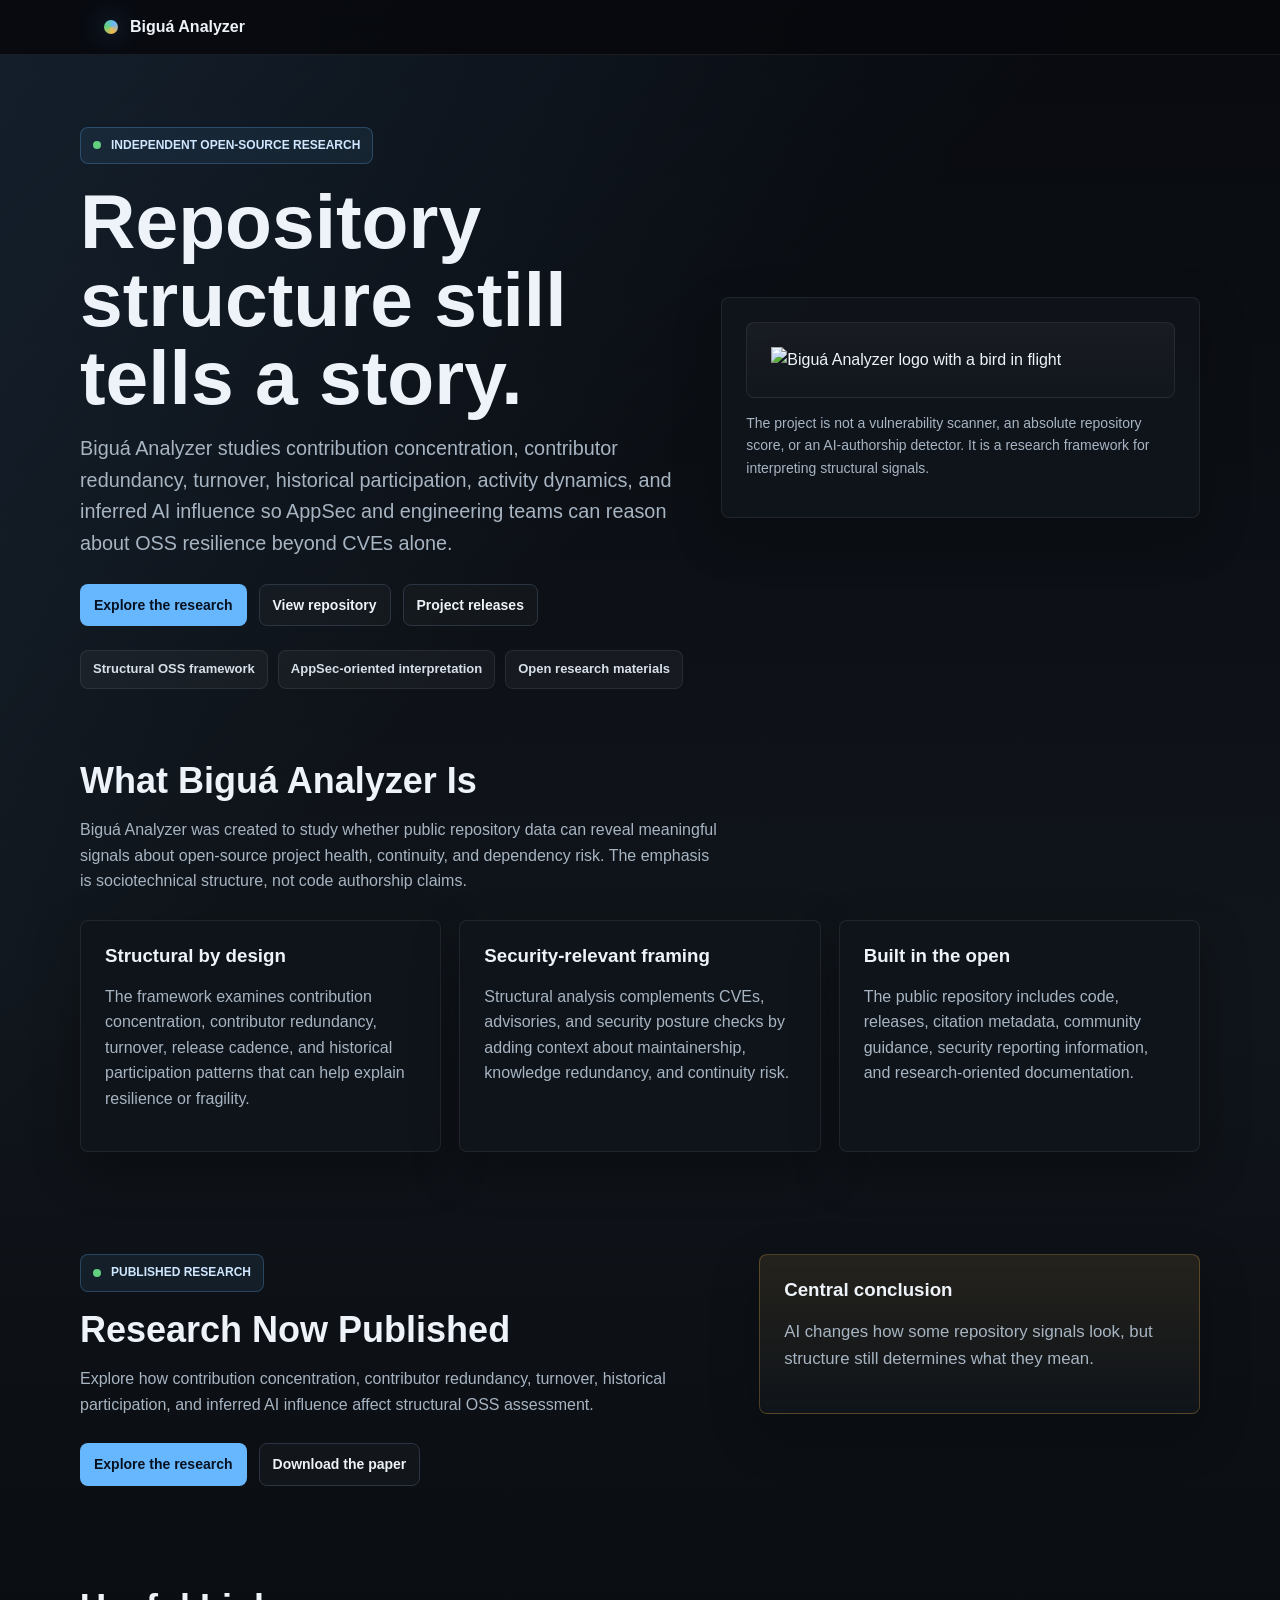
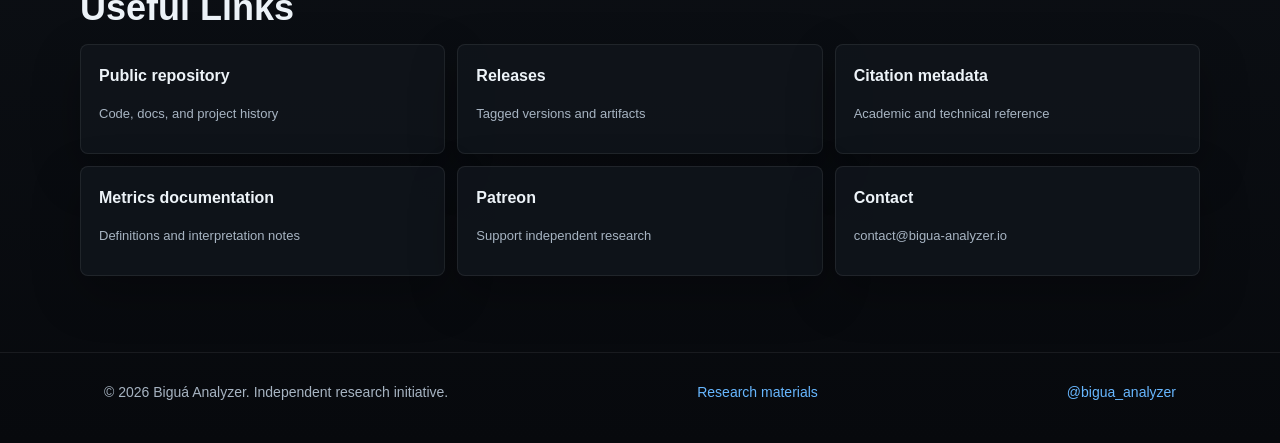
==== commit 1e1841a2: "Redesign research section into topical pages" ====
--- a/docs/index.html
+++ b/docs/index.html
@@ -1,31 +1,35 @@
 <!DOCTYPE html>
-<html lang="pt-BR">
+<html lang="en">
 <head>
   <meta charset="UTF-8" />
   <meta name="viewport" content="width=device-width, initial-scale=1.0" />
   <meta http-equiv="X-UA-Compatible" content="IE=edge" />
-  <meta name="description" content="Biguá Analyzer apresenta a pesquisa Beyond CVEs, uma abordagem prática para interpretar risco estrutural em projetos open source na era da IA." />
+  <meta name="description" content="Biguá Analyzer is an independent open-source research framework for interpreting structural OSS risk beyond CVEs." />
   <meta name="referrer" content="strict-origin-when-cross-origin" />
-  <title>Biguá Analyzer · Beyond CVEs</title>
+  <meta property="og:title" content="Biguá Analyzer" />
+  <meta property="og:description" content="Structural OSS research for AppSec, dependency review, and open-source ecosystem resilience." />
+  <meta property="og:type" content="website" />
+  <title>Biguá Analyzer · Structural OSS Research</title>
   <link rel="stylesheet" href="style.css" />
 </head>
 <body>
-  <header>
+  <header class="site-header">
     <div class="header-inner">
-      <a class="brand" href="#top" aria-label="Biguá Analyzer home">
+      <a class="brand" href="index.html" aria-label="Biguá Analyzer home">
         <span class="brand-mark" aria-hidden="true"></span>
         <span>Biguá Analyzer</span>
       </a>
 
       <details class="nav-disclosure">
         <summary class="nav-toggle">Menu</summary>
-        <nav class="header-nav" aria-label="Navegação principal">
-          <a class="btn btn-outline" href="#pesquisa">Pesquisa</a>
-          <a class="btn btn-outline" href="#achados">Achados</a>
-          <a class="btn btn-outline" href="#uso">Uso prático</a>
-          <a class="btn btn-outline" href="research.html">Página por tópicos</a>
-          <a class="btn btn-outline" href="https://x.com/bigua_analyzer" target="_blank" rel="noreferrer noopener">X</a>
-          <a class="btn btn-patreon" href="https://patreon.com/bigua_analyzer" target="_blank" rel="noreferrer noopener">Patreon</a>
+        <nav class="header-nav" aria-label="Primary navigation">
+          <a class="nav-link is-active" href="index.html">Home</a>
+          <a class="nav-link" href="research/">Research</a>
+          <a class="nav-link" href="research/methodology/">Methodology</a>
+          <a class="nav-link" href="research/findings/">Findings</a>
+          <a class="nav-link" href="research/fast-vs-full/">Fast vs Full</a>
+          <a class="nav-link" href="research/appsec/">AppSec</a>
+          <a class="nav-link" href="research/materials/">Materials</a>
         </nav>
       </details>
     </div>
@@ -37,192 +41,137 @@
         <div class="hero-copy">
           <div class="eyebrow">
             <span class="eyebrow-dot" aria-hidden="true"></span>
-            Pesquisa publicada · Março de 2026
+            Independent open-source research
           </div>
 
-          <h1>Beyond CVEs: risco estrutural em OSS na era da IA.</h1>
+          <h1>Repository structure still tells a story.</h1>
           <p class="lead">
-            A pesquisa apresenta o Biguá Analyzer como uma abordagem open source para avaliar sinais estruturais de projetos
-            open source que não aparecem quando a análise para em CVEs, advisories ou indicadores estáticos de postura.
+            Biguá Analyzer studies contribution concentration, contributor redundancy, turnover, historical participation,
+            activity dynamics, and inferred AI influence so AppSec and engineering teams can reason about OSS resilience beyond CVEs alone.
           </p>
 
           <div class="hero-actions">
-            <a class="btn btn-primary" href="research.html">Explorar os tópicos</a>
-            <a class="btn btn-outline" href="Beyond-CVEs-OSS-Risk-AI-Era.pdf" target="_blank" rel="noreferrer noopener">Paper em PDF</a>
-            <a class="btn btn-outline" href="https://github.com/icidade/bigua-analyzer" target="_blank" rel="noreferrer noopener">Repositório</a>
-            <a class="btn btn-outline" href="https://github.com/icidade/bigua-analyzer/releases" target="_blank" rel="noreferrer noopener">Releases</a>
+            <a class="btn btn-primary" href="research/">Explore the research</a>
+            <a class="btn btn-outline" href="https://github.com/icidade/bigua-analyzer" target="_blank" rel="noreferrer noopener">View repository</a>
+            <a class="btn btn-outline" href="https://github.com/icidade/bigua-analyzer/releases" target="_blank" rel="noreferrer noopener">Project releases</a>
           </div>
 
-          <div class="badge-row" aria-label="Resumo da pesquisa">
-            <span class="badge-pill">42 repositórios analisados</span>
-            <span class="badge-pill">Triagem rápida + histórico completo</span>
-            <span class="badge-pill">Foco em AppSec e supply chain</span>
+          <div class="badge-row" aria-label="Project highlights">
+            <span class="badge-pill">Structural OSS framework</span>
+            <span class="badge-pill">AppSec-oriented interpretation</span>
+            <span class="badge-pill">Open research materials</span>
           </div>
         </div>
 
-        <aside class="hero-panel research-snapshot" aria-label="Resumo rápido">
+        <aside class="hero-panel" aria-label="Project overview">
           <div class="logo-frame">
             <img
               src="https://github.com/user-attachments/assets/81e676ff-7b8c-4c68-b47e-c4b7f60e75c6"
-              alt="Logo do Biguá Analyzer com uma ave em voo"
+              alt="Biguá Analyzer logo with a bird in flight"
             />
           </div>
-          <div class="snapshot-list">
-            <div>
-              <span class="metric-value">0.4526</span>
-              <span class="metric-label">mediana do score de influência de IA</span>
-            </div>
-            <div>
-              <span class="metric-value">78.57%</span>
-              <span class="metric-label">das triagens recentes em verde</span>
-            </div>
-            <div>
-              <span class="metric-value">4</span>
-              <span class="metric-label">outliers estruturais com alto desvio</span>
-            </div>
-          </div>
+          <p class="panel-note">
+            The project is not a vulnerability scanner, an absolute repository score, or an AI-authorship detector. It is a research framework for interpreting structural signals.
+          </p>
         </aside>
       </div>
     </section>
 
-    <section class="section site-shell" id="pesquisa">
-      <h2 class="section-title">O que a pesquisa investiga</h2>
+    <section class="section site-shell" id="about">
+      <h2 class="section-title">What Biguá Analyzer Is</h2>
       <p class="section-subtitle">
-        A pergunta central não é se a IA está presente no desenvolvimento. A pergunta útil para AppSec é se a IA mudou os
-        sinais estruturais que ajudam a julgar saúde, continuidade e risco de dependências open source.
+        Biguá Analyzer was created to study whether public repository data can reveal meaningful signals about open-source
+        project health, continuity, and dependency risk. The emphasis is sociotechnical structure, not code authorship claims.
       </p>
 
       <div class="grid-3">
         <article class="card">
-          <h3>Além de CVEs</h3>
+          <h3>Structural by design</h3>
           <p>
-            Vulnerabilidades importam, mas não explicam concentração de mantenedores, redundância de conhecimento,
-            continuidade histórica ou capacidade de resposta sob pressão.
+            The framework examines contribution concentration, contributor redundancy, turnover, release cadence, and
+            historical participation patterns that can help explain resilience or fragility.
           </p>
         </article>
 
         <article class="card">
-          <h3>Estrutura antes de autoria</h3>
+          <h3>Security-relevant framing</h3>
           <p>
-            O trabalho evita tratar o Biguá Analyzer como detector de autoria por IA. O foco está em como o repositório se
-            comporta como sistema sociotécnico.
+            Structural analysis complements CVEs, advisories, and security posture checks by adding context about maintainership,
+            knowledge redundancy, and continuity risk.
           </p>
         </article>
 
         <article class="card">
-          <h3>Leitura em duas camadas</h3>
+          <h3>Built in the open</h3>
           <p>
-            A triagem por janela recente prioriza casos. Dependências críticas ou com grande desvio devem subir para análise
-            de histórico completo.
+            The public repository includes code, releases, citation metadata, community guidance, security reporting information,
+            and research-oriented documentation.
           </p>
         </article>
       </div>
     </section>
 
-    <section class="section site-shell" id="achados">
+    <section class="section site-shell" id="research-now">
       <div class="feature-grid">
         <div>
-          <h2 class="section-title">Achados principais</h2>
-          <div class="finding-list">
-            <article class="finding-item">
-              <span>01</span>
-              <p>A influência de IA aparece como camada ampla no ecossistema, mas não substitui os indicadores clássicos de resiliência.</p>
-            </article>
-            <article class="finding-item">
-              <span>02</span>
-              <p>Concentração de contribuição, redundância e participação histórica continuam explicando melhor fragilidade ou robustez.</p>
-            </article>
-            <article class="finding-item">
-              <span>03</span>
-              <p>Janelas recentes podem fazer projetos maduros parecerem mais uniformes, limpos ou estáveis do que sua estrutura histórica sugere.</p>
-            </article>
+          <div class="eyebrow">
+            <span class="eyebrow-dot" aria-hidden="true"></span>
+            Published research
+          </div>
+          <h2 class="section-title">Research Now Published</h2>
+          <p class="section-subtitle">
+            Explore how contribution concentration, contributor redundancy, turnover, historical participation, and inferred AI
+            influence affect structural OSS assessment.
+          </p>
+          <div class="hero-actions compact-actions">
+            <a class="btn btn-primary" href="research/">Explore the research</a>
+            <a class="btn btn-outline" href="Beyond-CVEs-OSS-Risk-AI-Era.pdf" target="_blank" rel="noreferrer noopener">Download the paper</a>
           </div>
         </div>
 
         <aside class="callout-panel">
-          <h3>Conclusão curta</h3>
-          <p>
-            A IA muda como alguns sinais do repositório parecem. A estrutura ainda determina o que esses sinais significam.
-          </p>
-          <a class="text-link" href="research.html#conclusao">Ver a leitura por tópicos</a>
+          <h3>Central conclusion</h3>
+          <p>AI changes how some repository signals look, but structure still determines what they mean.</p>
         </aside>
       </div>
     </section>
 
-    <section class="section site-shell" id="uso">
-      <h2 class="section-title">Como aplicar em revisão de dependências</h2>
-      <div class="process-strip">
-        <article>
-          <span class="step-kicker">1</span>
-          <h3>Triar</h3>
-          <p>Use análise rápida para comparar muitas dependências e localizar sinais de baixa confiança ou desvios incomuns.</p>
-        </article>
-        <article>
-          <span class="step-kicker">2</span>
-          <h3>Escalar</h3>
-          <p>Leve projetos críticos, sensíveis ou de alto desvio para análise de histórico completo antes da decisão de confiança.</p>
-        </article>
-        <article>
-          <span class="step-kicker">3</span>
-          <h3>Interpretar</h3>
-          <p>Combine CVEs, postura, releases e sinais estruturais para entender risco de continuidade e resposta.</p>
-        </article>
-      </div>
-    </section>
-
     <section class="section site-shell" id="links">
-      <h2 class="section-title">Links úteis</h2>
-      <div class="grid-3">
-        <article class="card">
-          <h3>Repositório</h3>
-          <p>Código, documentação, histórico e materiais do projeto.</p>
-          <p><a href="https://github.com/icidade/bigua-analyzer" target="_blank" rel="noreferrer noopener">github.com/icidade/bigua-analyzer</a></p>
-        </article>
-
-        <article class="card">
-          <h3>Releases</h3>
-          <p>Versões publicadas e artefatos do Biguá Analyzer.</p>
-          <p><a href="https://github.com/icidade/bigua-analyzer/releases" target="_blank" rel="noreferrer noopener">GitHub releases</a></p>
-        </article>
-
-        <article class="card">
-          <h3>Citação</h3>
-          <p>Metadados para referência acadêmica e técnica.</p>
-          <p><a href="https://github.com/icidade/bigua-analyzer/blob/main/CITATION.cff" target="_blank" rel="noreferrer noopener">CITATION.cff</a></p>
-        </article>
-
-        <article class="card">
-          <h3>Paper</h3>
-          <p>Versão integral da pesquisa Beyond CVEs em PDF.</p>
-          <p><a href="Beyond-CVEs-OSS-Risk-AI-Era.pdf" target="_blank" rel="noreferrer noopener">Abrir PDF</a></p>
-        </article>
-
-        <article class="card">
-          <h3>Support</h3>
-          <p>Apoie pesquisa independente, melhorias do framework e novos materiais públicos.</p>
-          <p><a href="https://patreon.com/bigua_analyzer" target="_blank" rel="noreferrer noopener">patreon.com/bigua_analyzer</a></p>
-        </article>
-
-        <article class="card">
-          <h3>Social</h3>
-          <p>Acompanhe notas públicas e atualizações do projeto.</p>
-          <p><a href="https://x.com/bigua_analyzer" target="_blank" rel="noreferrer noopener">x.com/bigua_analyzer</a></p>
-        </article>
-
-        <article class="card">
-          <h3>Contato</h3>
-          <p>Colaboração, citação, patrocínio ou dúvidas sobre a pesquisa.</p>
-          <p><a href="mailto:contact@bigua-analyzer.io">contact@bigua-analyzer.io</a></p>
-        </article>
+      <h2 class="section-title">Useful Links</h2>
+      <div class="link-board">
+        <a href="https://github.com/icidade/bigua-analyzer" target="_blank" rel="noreferrer noopener">
+          <span>Public repository</span>
+          <small>Code, docs, and project history</small>
+        </a>
+        <a href="https://github.com/icidade/bigua-analyzer/releases" target="_blank" rel="noreferrer noopener">
+          <span>Releases</span>
+          <small>Tagged versions and artifacts</small>
+        </a>
+        <a href="https://github.com/icidade/bigua-analyzer/blob/main/CITATION.cff" target="_blank" rel="noreferrer noopener">
+          <span>Citation metadata</span>
+          <small>Academic and technical reference</small>
+        </a>
+        <a href="https://github.com/icidade/bigua-analyzer/blob/main/bigua_project_docs/metrics.md" target="_blank" rel="noreferrer noopener">
+          <span>Metrics documentation</span>
+          <small>Definitions and interpretation notes</small>
+        </a>
+        <a href="https://patreon.com/bigua_analyzer" target="_blank" rel="noreferrer noopener">
+          <span>Patreon</span>
+          <small>Support independent research</small>
+        </a>
+        <a href="mailto:contact@bigua-analyzer.io">
+          <span>Contact</span>
+          <small>contact@bigua-analyzer.io</small>
+        </a>
       </div>
     </section>
   </main>
 
-  <footer>
+  <footer class="site-footer">
     <div class="footer-inner">
       <span>© 2026 Biguá Analyzer. Independent research initiative.</span>
-      <span>Website: <a href="https://bigua-analyzer.io" target="_blank" rel="noreferrer noopener">bigua-analyzer.io</a></span>
-      <span>X: <a href="https://x.com/bigua_analyzer" target="_blank" rel="noreferrer noopener">@bigua_analyzer</a></span>
+      <span><a href="research/materials/">Research materials</a></span>
+      <span><a href="https://x.com/bigua_analyzer" target="_blank" rel="noreferrer noopener">@bigua_analyzer</a></span>
     </div>
   </footer>
 </body>
--- a/docs/style.css
+++ b/docs/style.css
@@ -36,7 +36,8 @@
   line-height: 1.6;
 }
 
-img {
+img,
+svg {
   display: block;
   max-width: 100%;
 }
@@ -48,6 +49,14 @@
 
 a:hover {
   text-decoration: underline;
+}
+
+a:focus-visible,
+button:focus-visible,
+summary:focus-visible,
+[tabindex]:focus-visible {
+  outline: 3px solid rgba(98, 208, 127, 0.95);
+  outline-offset: 3px;
 }
 
 .site-shell {
@@ -56,12 +65,12 @@
   padding: 0 24px;
 }
 
-header {
+.site-header {
   position: sticky;
   top: 0;
   z-index: 50;
-  background: rgba(7, 9, 13, 0.86);
-  border-bottom: 1px solid rgba(255, 255, 255, 0.07);
+  background: rgba(7, 9, 13, 0.88);
+  border-bottom: 1px solid rgba(255, 255, 255, 0.08);
   backdrop-filter: blur(14px);
 }
 
@@ -84,6 +93,12 @@
   flex-shrink: 0;
 }
 
+.brand:hover,
+.nav-card:hover,
+.link-board a:hover {
+  text-decoration: none;
+}
+
 .brand-mark {
   width: 14px;
   height: 14px;
@@ -119,16 +134,17 @@
 .header-nav {
   display: flex;
   align-items: center;
-  gap: 10px;
+  gap: 8px;
   flex-wrap: wrap;
 }
 
+.nav-link,
 .btn {
   display: inline-flex;
   align-items: center;
   justify-content: center;
-  min-height: 42px;
-  padding: 10px 16px;
+  min-height: 40px;
+  padding: 9px 13px;
   border-radius: var(--radius);
   border: 1px solid transparent;
   font-size: 14px;
@@ -137,6 +153,21 @@
   transition: transform 0.15s ease, background-color 0.15s ease, border-color 0.15s ease;
 }
 
+.nav-link {
+  color: var(--color-muted);
+}
+
+.nav-link:hover,
+.nav-link.is-active {
+  color: var(--color-text);
+  background: rgba(255, 255, 255, 0.06);
+  text-decoration: none;
+}
+
+.nav-link.is-active {
+  border-color: rgba(103, 183, 255, 0.34);
+}
+
 .btn:hover {
   transform: translateY(-1px);
   text-decoration: none;
@@ -167,10 +198,6 @@
   border-color: rgba(255, 66, 77, 0.38);
 }
 
-.btn-patreon:hover {
-  background: rgba(255, 66, 77, 0.22);
-}
-
 .hero {
   padding: 72px 0 46px;
 }
@@ -183,7 +210,7 @@
 }
 
 .hero-copy {
-  max-width: 720px;
+  max-width: 760px;
 }
 
 .eyebrow {
@@ -211,20 +238,19 @@
 .hero h1,
 .page-title {
   margin: 0 0 16px;
-  font-size: clamp(2.45rem, 6vw, 4.8rem);
+  font-size: clamp(2.3rem, 6vw, 4.8rem);
   line-height: 1.02;
 }
 
 .hero p.lead,
 .page-lead {
   margin: 0;
-  max-width: 66ch;
+  max-width: 68ch;
   color: var(--color-muted);
   font-size: clamp(1.05rem, 2.1vw, 1.24rem);
 }
 
-.hero-actions,
-.hero-links {
+.hero-actions {
   display: flex;
   gap: 12px;
   flex-wrap: wrap;
@@ -259,14 +285,24 @@
 .callout-panel,
 .metric-card,
 .quote-panel,
-.page-hero-inner {
+.page-hero-inner,
+.chart-card,
+.warning-note,
+.thesis-card {
   background: rgba(16, 21, 27, 0.9);
   border: 1px solid rgba(255, 255, 255, 0.075);
   border-radius: var(--radius);
   box-shadow: var(--shadow-soft);
 }
 
-.hero-panel {
+.hero-panel,
+.card,
+.callout-panel,
+.metric-card,
+.quote-panel,
+.page-hero-inner,
+.chart-card,
+.warning-note {
   padding: 24px;
 }
 
@@ -277,23 +313,150 @@
   padding: 24px;
 }
 
-.research-snapshot {
+.panel-note,
+.caption {
+  color: var(--color-muted);
+  font-size: 14px;
+}
+
+.panel-title {
+  margin: 0 0 16px;
+  font-size: 1.15rem;
+}
+
+.detail-list {
+  display: grid;
+  gap: 14px;
+  margin: 0;
+}
+
+.detail-list div {
+  padding-top: 14px;
+  border-top: 1px solid rgba(255, 255, 255, 0.08);
+}
+
+.detail-list dt {
+  color: var(--color-warm);
+  font-family: var(--font-mono);
+  font-size: 12px;
+  font-weight: 800;
+  text-transform: uppercase;
+}
+
+.detail-list dd {
+  margin: 4px 0 0;
+  color: var(--color-muted);
+}
+
+.thesis-card {
+  margin: 22px 0;
+  padding: 18px;
+  border-left: 5px solid var(--color-accent-2);
+  color: var(--color-text);
+  font-size: clamp(1.2rem, 3vw, 1.7rem);
+  font-weight: 800;
+  line-height: 1.25;
+}
+
+.section {
+  padding: 26px 0 76px;
+}
+
+.page-hero {
+  padding-top: 48px;
+}
+
+.page-hero-inner {
+  background:
+    linear-gradient(135deg, rgba(103, 183, 255, 0.14), transparent 45%),
+    rgba(16, 21, 27, 0.92);
+}
+
+.section-title {
+  margin: 0 0 16px;
+  font-size: clamp(1.55rem, 3vw, 2.25rem);
+  line-height: 1.12;
+}
+
+.section-subtitle {
+  max-width: 72ch;
+  margin: 0 0 26px;
+  color: var(--color-muted);
+}
+
+.after-grid {
+  margin-top: 22px;
+}
+
+.grid-3,
+.grid-2,
+.feature-grid,
+.metric-grid,
+.visual-grid,
+.nav-card-grid,
+.comparison-panels {
   display: grid;
   gap: 18px;
 }
 
-.snapshot-list {
-  display: grid;
-  gap: 12px;
-}
-
-.snapshot-list div,
-.mini-stat {
+.grid-3 {
+  grid-template-columns: repeat(3, minmax(0, 1fr));
+}
+
+.grid-2,
+.feature-grid,
+.comparison-panels {
+  grid-template-columns: repeat(2, minmax(0, 1fr));
+}
+
+.feature-grid {
+  grid-template-columns: minmax(0, 1.2fr) minmax(280px, 0.8fr);
+  align-items: start;
+}
+
+.metric-grid {
+  grid-template-columns: repeat(4, minmax(0, 1fr));
+}
+
+.metric-grid.five-up {
+  grid-template-columns: repeat(5, minmax(0, 1fr));
+}
+
+.visual-grid {
+  grid-template-columns: repeat(3, minmax(0, 1fr));
+}
+
+.nav-card-grid {
+  grid-template-columns: repeat(5, minmax(0, 1fr));
+}
+
+.card h2,
+.card h3,
+.callout-panel h2,
+.callout-panel h3,
+.process-strip h3,
+.chart-card h3,
+.warning-note h2 {
+  margin: 0 0 10px;
+  line-height: 1.2;
+}
+
+.card p,
+.card li,
+.callout-panel p,
+.process-strip p,
+.finding-item p,
+.warning-note p,
+.chart-card p {
+  color: var(--color-muted);
+}
+
+.metric-card {
+  min-height: 150px;
   display: flex;
+  flex-direction: column;
   justify-content: space-between;
-  gap: 14px;
-  padding: 13px 0;
-  border-top: 1px solid rgba(255, 255, 255, 0.08);
+  gap: 18px;
 }
 
 .metric-value {
@@ -310,70 +473,6 @@
   font-size: 13px;
 }
 
-.section {
-  padding: 26px 0 76px;
-}
-
-.section-title {
-  margin: 0 0 16px;
-  font-size: clamp(1.55rem, 3vw, 2.25rem);
-  line-height: 1.12;
-}
-
-.section-subtitle {
-  max-width: 72ch;
-  margin: 0 0 26px;
-  color: var(--color-muted);
-}
-
-.grid-3,
-.metric-grid {
-  display: grid;
-  grid-template-columns: repeat(3, minmax(0, 1fr));
-  gap: 18px;
-}
-
-.metric-grid {
-  grid-template-columns: repeat(4, minmax(0, 1fr));
-}
-
-.grid-2,
-.feature-grid {
-  display: grid;
-  grid-template-columns: repeat(2, minmax(0, 1fr));
-  gap: 18px;
-}
-
-.feature-grid {
-  grid-template-columns: minmax(0, 1.2fr) minmax(280px, 0.8fr);
-  align-items: start;
-}
-
-.card,
-.callout-panel,
-.metric-card,
-.quote-panel,
-.page-hero-inner {
-  padding: 24px;
-}
-
-.card h2,
-.card h3,
-.callout-panel h3,
-.process-strip h3 {
-  margin: 0 0 10px;
-  line-height: 1.2;
-}
-
-.card p,
-.card li,
-.callout-panel p,
-.process-strip p,
-.finding-item p,
-.quote-panel p {
-  color: var(--color-muted);
-}
-
 .finding-list {
   display: grid;
   gap: 12px;
@@ -404,14 +503,13 @@
   background: linear-gradient(180deg, rgba(242, 184, 75, 0.10), rgba(16, 21, 27, 0.92));
 }
 
+.callout-panel.cool {
+  border-color: rgba(103, 183, 255, 0.28);
+  background: linear-gradient(180deg, rgba(103, 183, 255, 0.10), rgba(16, 21, 27, 0.92));
+}
+
 .callout-panel p {
   font-size: 1.05rem;
-}
-
-.text-link {
-  display: inline-flex;
-  margin-top: 10px;
-  font-weight: 800;
 }
 
 .process-strip {
@@ -434,24 +532,6 @@
   border-right: 0;
 }
 
-.page-hero {
-  padding-top: 48px;
-}
-
-.page-hero-inner {
-  background:
-    linear-gradient(135deg, rgba(103, 183, 255, 0.14), transparent 45%),
-    rgba(16, 21, 27, 0.92);
-}
-
-.metric-card {
-  min-height: 160px;
-  display: flex;
-  flex-direction: column;
-  justify-content: space-between;
-  gap: 18px;
-}
-
 .quote-panel {
   border-left: 5px solid var(--color-accent-2);
 }
@@ -464,15 +544,52 @@
   line-height: 1.24;
 }
 
-.mini-stat span {
-  color: var(--color-text);
-  font-family: var(--font-mono);
-  font-size: 1.15rem;
+.compact-quote p {
+  font-size: clamp(1.05rem, 2.4vw, 1.45rem);
+}
+
+.warning-note {
+  border-color: rgba(255, 107, 107, 0.3);
+  background: linear-gradient(180deg, rgba(255, 107, 107, 0.08), rgba(16, 21, 27, 0.92));
+}
+
+.clean-list {
+  margin: 0;
+  padding-left: 20px;
+  color: var(--color-muted);
+}
+
+.clean-list li + li {
+  margin-top: 8px;
+}
+
+.nav-card,
+.link-board a {
+  display: grid;
+  gap: 6px;
+  min-height: 110px;
+  padding: 18px;
+  border: 1px solid rgba(255, 255, 255, 0.075);
+  border-radius: var(--radius);
+  background: rgba(16, 21, 27, 0.9);
+  box-shadow: var(--shadow-soft);
+}
+
+.nav-card:hover,
+.link-board a:hover {
+  border-color: rgba(103, 183, 255, 0.38);
+}
+
+.nav-card span,
+.link-board span {
+  color: var(--color-text);
   font-weight: 800;
 }
 
-.mini-stat p {
-  margin: 0;
+.nav-card small,
+.link-board small {
+  color: var(--color-muted);
+  font-size: 13px;
 }
 
 .link-board {
@@ -481,38 +598,193 @@
   gap: 12px;
 }
 
-.link-board a {
-  display: grid;
-  gap: 4px;
-  min-height: 94px;
-  padding: 18px;
+.chart-card {
+  display: grid;
+  align-content: start;
+  gap: 14px;
+}
+
+.relationship-chart {
+  position: relative;
+  min-height: 240px;
+  border: 1px solid rgba(255, 255, 255, 0.08);
+  border-radius: var(--radius);
+  background:
+    linear-gradient(90deg, rgba(255, 255, 255, 0.04) 1px, transparent 1px),
+    linear-gradient(0deg, rgba(255, 255, 255, 0.04) 1px, transparent 1px);
+  background-size: 25% 25%;
+  overflow: hidden;
+}
+
+.relationship-chart::before {
+  content: "";
+  position: absolute;
+  inset: 18px;
+  border-left: 2px solid rgba(237, 243, 248, 0.45);
+  border-bottom: 2px solid rgba(237, 243, 248, 0.45);
+}
+
+.trend-line {
+  position: absolute;
+  left: 20%;
+  right: 16%;
+  top: 44%;
+  height: 3px;
+  background: var(--color-warm);
+  transform: rotate(-24deg);
+  transform-origin: center;
+  box-shadow: 0 0 22px rgba(242, 184, 75, 0.32);
+}
+
+.axis,
+.trend-label {
+  position: absolute;
+  color: var(--color-muted);
+  font-size: 12px;
+  font-weight: 700;
+}
+
+.y-axis {
+  top: 16px;
+  left: 26px;
+}
+
+.x-axis {
+  right: 18px;
+  bottom: 18px;
+}
+
+.trend-label.high {
+  top: 58px;
+  left: 34px;
+  color: #d7f7df;
+}
+
+.trend-label.low {
+  right: 24px;
+  bottom: 54px;
+  color: #ffe2a6;
+}
+
+.bar-chart {
+  display: grid;
+  gap: 12px;
+}
+
+.bar-row {
+  display: grid;
+  grid-template-columns: 66px minmax(0, 1fr) 70px;
+  gap: 10px;
+  align-items: center;
+  color: var(--color-muted);
+  font-size: 13px;
+}
+
+.bar-track {
+  height: 14px;
+  overflow: hidden;
+  border-radius: 999px;
+  background: rgba(255, 255, 255, 0.07);
+}
+
+.bar {
+  display: block;
+  height: 100%;
+  border-radius: inherit;
+}
+
+.bar.green { background: var(--color-accent-2); }
+.bar.yellow { background: var(--color-warm); }
+.bar.orange { background: #ff9f43; }
+.bar.red { background: var(--color-coral); }
+
+.bar-row strong {
+  color: var(--color-text);
+  font-family: var(--font-mono);
+  font-size: 12px;
+  text-align: right;
+}
+
+.single-metric {
+  display: grid;
+  place-items: center;
+  min-height: 190px;
+  border: 1px solid rgba(255, 255, 255, 0.08);
+  border-radius: var(--radius);
+  background: rgba(103, 183, 255, 0.08);
+  text-align: center;
+}
+
+.single-metric span {
+  display: block;
+  color: var(--color-text);
+  font-family: var(--font-mono);
+  font-size: clamp(2.4rem, 7vw, 4.2rem);
+  font-weight: 800;
+  line-height: 1;
+}
+
+.single-metric small {
+  display: block;
+  max-width: 22ch;
+  color: var(--color-muted);
+}
+
+.table-wrap {
+  max-width: 100%;
+  overflow-x: auto;
   border: 1px solid rgba(255, 255, 255, 0.075);
   border-radius: var(--radius);
   background: rgba(16, 21, 27, 0.9);
   box-shadow: var(--shadow-soft);
 }
 
-.link-board a:hover {
-  text-decoration: none;
-  border-color: rgba(103, 183, 255, 0.38);
-}
-
-.link-board span {
-  color: var(--color-text);
+.research-table {
+  width: 100%;
+  min-width: 760px;
+  border-collapse: collapse;
+}
+
+.research-table caption {
+  caption-side: bottom;
+  padding: 14px;
+  color: var(--color-muted);
+  text-align: left;
+  font-size: 13px;
+}
+
+.research-table th,
+.research-table td {
+  padding: 14px;
+  border-bottom: 1px solid rgba(255, 255, 255, 0.075);
+  text-align: left;
+}
+
+.research-table th {
+  color: var(--color-text);
+  background: rgba(255, 255, 255, 0.035);
+}
+
+.research-table td {
+  color: var(--color-muted);
+  font-family: var(--font-mono);
+  font-size: 13px;
+}
+
+.not-found {
+  min-height: 70vh;
+}
+
+.not-found-code {
+  margin: 0;
+  color: var(--color-border);
+  font-family: var(--font-mono);
+  font-size: clamp(5rem, 15vw, 9rem);
   font-weight: 800;
-}
-
-.link-board small {
-  color: var(--color-muted);
-  font-size: 13px;
-}
-
-.inline-code {
-  font-family: var(--font-mono);
-  color: #dbeafe;
-}
-
-footer {
+  line-height: 1;
+}
+
+.site-footer {
   padding: 28px 0 40px;
   border-top: 1px solid rgba(255, 255, 255, 0.07);
   color: var(--color-muted);
@@ -529,14 +801,28 @@
   flex-wrap: wrap;
 }
 
+@media (max-width: 1080px) {
+  .header-nav {
+    gap: 6px;
+  }
+
+  .nav-link {
+    padding-inline: 10px;
+  }
+}
+
 @media (max-width: 960px) {
   .hero-grid,
   .grid-3,
   .grid-2,
   .feature-grid,
   .metric-grid,
-  .process-strip,
-  .link-board {
+  .metric-grid.five-up,
+  .visual-grid,
+  .nav-card-grid,
+  .comparison-panels,
+  .link-board,
+  .process-strip {
     grid-template-columns: 1fr;
   }
 
@@ -587,18 +873,19 @@
     position: absolute;
     right: 0;
     top: calc(100% + 10px);
-    width: min(280px, calc(100vw - 36px));
+    width: min(300px, calc(100vw - 36px));
     padding: 12px;
     border-radius: var(--radius);
     border: 1px solid rgba(255, 255, 255, 0.08);
     background: rgba(8, 11, 16, 0.97);
     box-shadow: var(--shadow-soft);
-    gap: 10px;
+    gap: 8px;
     backdrop-filter: blur(14px);
   }
 
-  .header-nav .btn {
+  .header-nav .nav-link {
     width: 100%;
+    justify-content: flex-start;
   }
 
   .hero-panel,
@@ -607,6 +894,8 @@
   .metric-card,
   .quote-panel,
   .page-hero-inner,
+  .chart-card,
+  .warning-note,
   .process-strip article {
     padding: 20px;
   }
@@ -616,9 +905,12 @@
     gap: 12px;
   }
 
-  .snapshot-list div,
-  .mini-stat {
-    flex-direction: column;
-    gap: 6px;
-  }
-}
+  .bar-row {
+    grid-template-columns: 58px minmax(0, 1fr);
+  }
+
+  .bar-row strong {
+    grid-column: 2;
+    text-align: left;
+  }
+}
